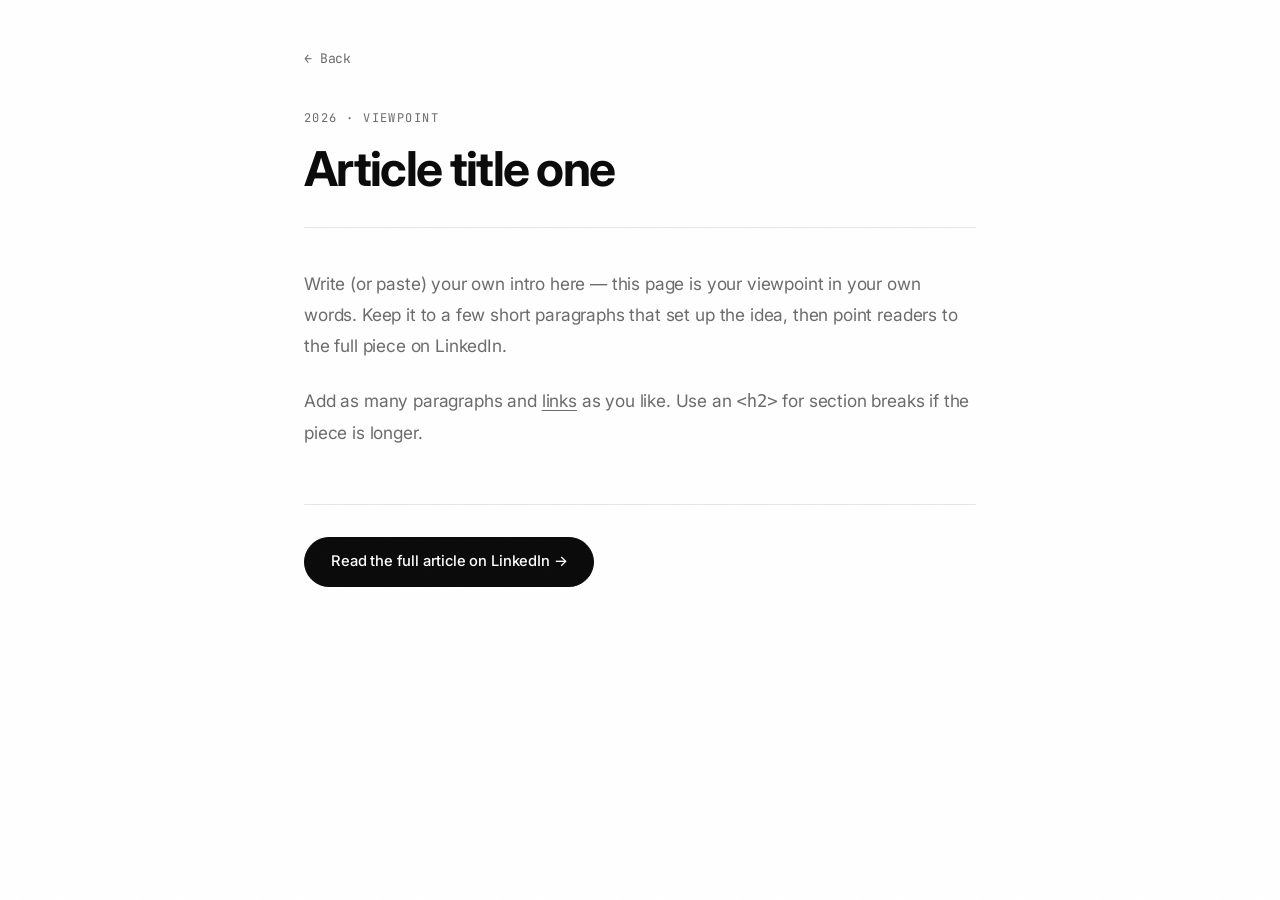
==== articles/article-1.html @ c3afd699 "Refocus: Agents GBB role, viewpoints/articles, four repos, new focus areas" ====
<!DOCTYPE html>
<html lang="en">
<head>
  <meta charset="UTF-8" />
  <meta name="viewport" content="width=device-width, initial-scale=1.0" />
  <title>Article title one — Scott Adams</title>
  <meta name="description" content="A viewpoint by Scott Adams." />
  <link rel="icon" href="https://avatars.githubusercontent.com/u/22813976?s=64&v=4" />
  <link rel="preconnect" href="https://fonts.googleapis.com" />
  <link rel="preconnect" href="https://fonts.gstatic.com" crossorigin />
  <link href="https://fonts.googleapis.com/css2?family=Inter:wght@300;400;500;600;700&family=JetBrains+Mono:wght@400;500&display=swap" rel="stylesheet" />
  <link rel="stylesheet" href="../styles.css" />
</head>
<body>
  <div class="grain" aria-hidden="true"></div>

  <article class="article-page">
    <a class="article-back" href="../index.html#viewpoints">← Back</a>

    <header class="article-header">
      <span class="article-meta">2026 · Viewpoint</span>
      <h1>Article title one</h1>
    </header>

    <div class="article-body">
      <p>
        Write (or paste) your own intro here — this page is your viewpoint in your
        own words. Keep it to a few short paragraphs that set up the idea, then
        point readers to the full piece on LinkedIn.
      </p>
      <p>
        Add as many paragraphs and <a href="#">links</a> as you like. Use an
        <code>&lt;h2&gt;</code> for section breaks if the piece is longer.
      </p>
    </div>

    <footer class="article-footer">
      <a class="btn btn-primary" href="https://www.linkedin.com/in/adamsscott/" target="_blank" rel="noopener">Read the full article on LinkedIn →</a>
    </footer>
  </article>
</body>
</html>
---- styles.css ----
/* ---------------------------------------------------------
   Scott Adams — scott-adams.ai
   Clean, minimal, monochrome
--------------------------------------------------------- */

:root {
  --bg: #ffffff;
  --fg: #0a0a0a;
  --muted: #6b6b6b;
  --line: #e6e6e6;
  --card: #fafafa;
  --accent: #0a0a0a;
  --max: 1080px;
  --radius: 14px;
}

@media (prefers-color-scheme: dark) {
  :root {
    --bg: #0a0a0a;
    --fg: #f2f2f2;
    --muted: #9a9a9a;
    --line: #1e1e1e;
    --card: #121212;
    --accent: #f2f2f2;
  }
}

* { box-sizing: border-box; margin: 0; padding: 0; }

html { scroll-behavior: smooth; }

body {
  font-family: 'Inter', -apple-system, BlinkMacSystemFont, 'Segoe UI', sans-serif;
  background: var(--bg);
  color: var(--fg);
  line-height: 1.6;
  -webkit-font-smoothing: antialiased;
  letter-spacing: -0.01em;
}

/* subtle film grain for texture */
.grain {
  position: fixed; inset: 0; pointer-events: none; z-index: 9999;
  opacity: 0.025;
  background-image: url("data:image/svg+xml,%3Csvg xmlns='http://www.w3.org/2000/svg' width='120' height='120'%3E%3Cfilter id='n'%3E%3CfeTurbulence type='fractalNoise' baseFrequency='0.9' numOctaves='2'/%3E%3C/filter%3E%3Crect width='100%25' height='100%25' filter='url(%23n)'/%3E%3C/svg%3E");
}

a { color: inherit; text-decoration: none; }

/* ---------- Header ---------- */
.site-header {
  position: sticky; top: 0; z-index: 100;
  backdrop-filter: saturate(180%) blur(12px);
  background: color-mix(in srgb, var(--bg) 78%, transparent);
  border-bottom: 1px solid var(--line);
}
.nav {
  max-width: var(--max); margin: 0 auto;
  padding: 18px 24px;
  display: flex; align-items: center; justify-content: space-between;
}
.brand { font-weight: 700; font-size: 1.15rem; letter-spacing: -0.03em; }
.brand .dot { color: var(--muted); }
.nav-links { display: flex; gap: 28px; }
.nav-links a {
  font-size: 0.9rem; color: var(--muted); font-weight: 500;
  transition: color 0.2s;
}
.nav-links a:hover { color: var(--fg); }

/* ---------- Layout ---------- */
main { max-width: var(--max); margin: 0 auto; padding: 0 24px; }

.section { padding: 88px 0; border-top: 1px solid var(--line); }
.section-head {
  display: flex; align-items: baseline; justify-content: space-between;
  margin-bottom: 40px; flex-wrap: wrap; gap: 12px;
}
h2 { font-size: clamp(1.6rem, 3vw, 2.2rem); font-weight: 600; letter-spacing: -0.03em; }
.section-link { font-size: 0.9rem; color: var(--muted); transition: color 0.2s; }
.section-link:hover { color: var(--fg); }

/* ---------- Hero ---------- */
.hero { padding: 110px 0 88px; }
.eyebrow {
  font-family: 'JetBrains Mono', monospace;
  font-size: 0.78rem; text-transform: uppercase; letter-spacing: 0.18em;
  color: var(--muted); margin-bottom: 22px;
}
.hero h1 {
  font-size: clamp(3rem, 9vw, 6rem);
  font-weight: 700; letter-spacing: -0.045em; line-height: 0.98;
  margin-bottom: 26px;
}
.lede {
  font-size: clamp(1.05rem, 2vw, 1.3rem);
  color: var(--muted); max-width: 620px; font-weight: 400;
}
.lede strong { color: var(--fg); font-weight: 600; }

.hero-actions { display: flex; gap: 14px; margin: 38px 0 56px; flex-wrap: wrap; }
.btn {
  display: inline-flex; align-items: center;
  padding: 12px 26px; border-radius: 999px;
  font-size: 0.92rem; font-weight: 500;
  border: 1px solid var(--fg); transition: all 0.2s;
}
.btn-primary { background: var(--accent); color: var(--bg); }
.btn-primary:hover { opacity: 0.85; transform: translateY(-1px); }
.btn-ghost { background: transparent; color: var(--fg); border-color: var(--line); }
.btn-ghost:hover { border-color: var(--fg); transform: translateY(-1px); }

.stats { list-style: none; display: flex; gap: 56px; flex-wrap: wrap; }
.stats li { display: flex; flex-direction: column; }
.stat-num { font-size: 2rem; font-weight: 700; letter-spacing: -0.03em; }
.stat-label {
  font-size: 0.78rem; text-transform: uppercase; letter-spacing: 0.1em;
  color: var(--muted);
}

/* ---------- Repo grid ---------- */
.grid {
  display: grid;
  grid-template-columns: repeat(auto-fill, minmax(280px, 1fr));
  gap: 18px;
}
.card {
  background: var(--card);
  border: 1px solid var(--line);
  border-radius: var(--radius);
  padding: 26px 24px;
  display: flex; flex-direction: column; gap: 12px;
  transition: transform 0.2s, border-color 0.2s;
}
.card:hover { transform: translateY(-3px); border-color: var(--fg); }
.card-top { display: flex; align-items: center; justify-content: space-between; gap: 10px; }
.card h3 {
  font-family: 'JetBrains Mono', monospace;
  font-size: 1rem; font-weight: 500; letter-spacing: -0.02em;
}
.card p { font-size: 0.92rem; color: var(--muted); flex: 1; }
.badge {
  font-size: 0.72rem; font-family: 'JetBrains Mono', monospace;
  color: var(--muted); white-space: nowrap;
}
.lang {
  font-size: 0.74rem; font-family: 'JetBrains Mono', monospace;
  color: var(--muted); display: inline-flex; align-items: center; gap: 7px;
}
.lang::before {
  content: ''; width: 8px; height: 8px; border-radius: 50%;
  background: var(--fg); opacity: 0.55;
}

/* ---------- Articles / Viewpoints ---------- */
.article-list { display: flex; flex-direction: column; gap: 0; }
.article {
  display: grid;
  grid-template-columns: 160px 1fr auto;
  gap: 24px; align-items: baseline;
  padding: 28px 4px;
  border-top: 1px solid var(--line);
  transition: padding 0.2s;
}
.article:last-child { border-bottom: 1px solid var(--line); }
.article:hover { padding-left: 14px; }
.article-meta {
  font-family: 'JetBrains Mono', monospace;
  font-size: 0.75rem; text-transform: uppercase; letter-spacing: 0.12em;
  color: var(--muted);
}
.article h3 { font-size: 1.3rem; font-weight: 600; letter-spacing: -0.02em; margin-bottom: 6px; }
.article p { color: var(--muted); font-size: 0.95rem; }
.article-cta {
  font-family: 'JetBrains Mono', monospace;
  font-size: 0.82rem; color: var(--muted); white-space: nowrap;
}
.article:hover .article-cta { color: var(--fg); }

@media (max-width: 640px) {
  .article { grid-template-columns: 1fr; gap: 8px; }
  .article-cta { display: none; }
}

/* ---------- Article page ---------- */
.article-page { max-width: 720px; margin: 0 auto; padding: 0 24px; }
.article-back {
  display: inline-flex; align-items: center; gap: 8px;
  font-family: 'JetBrains Mono', monospace; font-size: 0.82rem;
  color: var(--muted); margin: 48px 0 40px; transition: color 0.2s;
}
.article-back:hover { color: var(--fg); }
.article-header { border-bottom: 1px solid var(--line); padding-bottom: 32px; margin-bottom: 40px; }
.article-header .article-meta { display: block; margin-bottom: 16px; }
.article-header h1 {
  font-size: clamp(2rem, 5vw, 3rem); font-weight: 700;
  letter-spacing: -0.035em; line-height: 1.05;
}
.article-body { font-size: 1.08rem; line-height: 1.8; color: var(--fg); }
.article-body p { margin-bottom: 24px; color: var(--muted); }
.article-body h2 { font-size: 1.5rem; margin: 40px 0 16px; letter-spacing: -0.02em; }
.article-body a { text-decoration: underline; text-underline-offset: 3px; }
.article-footer {
  margin: 56px 0 88px; padding-top: 32px; border-top: 1px solid var(--line);
}

/* ---------- Focus ---------- */
.focus-grid {
  display: grid; grid-template-columns: repeat(auto-fit, minmax(260px, 1fr));
  gap: 40px;
}
.focus-num {
  font-family: 'JetBrains Mono', monospace;
  font-size: 0.85rem; color: var(--muted); letter-spacing: 0.1em;
}
.focus-item h3 { font-size: 1.15rem; font-weight: 600; margin: 12px 0 8px; letter-spacing: -0.02em; }
.focus-item p { color: var(--muted); font-size: 0.95rem; }

/* ---------- Connect ---------- */
.connect { text-align: center; padding: 110px 0; }
.connect h2 { font-size: clamp(2rem, 5vw, 3.4rem); margin-bottom: 16px; }
.connect-lede { color: var(--muted); max-width: 520px; margin: 0 auto 34px; }
.connect-links { display: flex; gap: 14px; justify-content: center; flex-wrap: wrap; }
.connect-links a {
  padding: 12px 30px; border: 1px solid var(--line); border-radius: 999px;
  font-size: 0.92rem; font-weight: 500; transition: all 0.2s;
}
.connect-links a:hover { border-color: var(--fg); transform: translateY(-1px); }

/* ---------- Footer ---------- */
.site-footer {
  max-width: var(--max); margin: 0 auto; padding: 34px 24px;
  border-top: 1px solid var(--line);
  display: flex; justify-content: space-between; align-items: center;
  font-size: 0.85rem; color: var(--muted);
}
.footer-note { font-family: 'JetBrains Mono', monospace; }

@media (max-width: 560px) {
  .nav-links { display: none; }
  .stats { gap: 32px; }
  .site-footer { flex-direction: column; gap: 8px; }
}
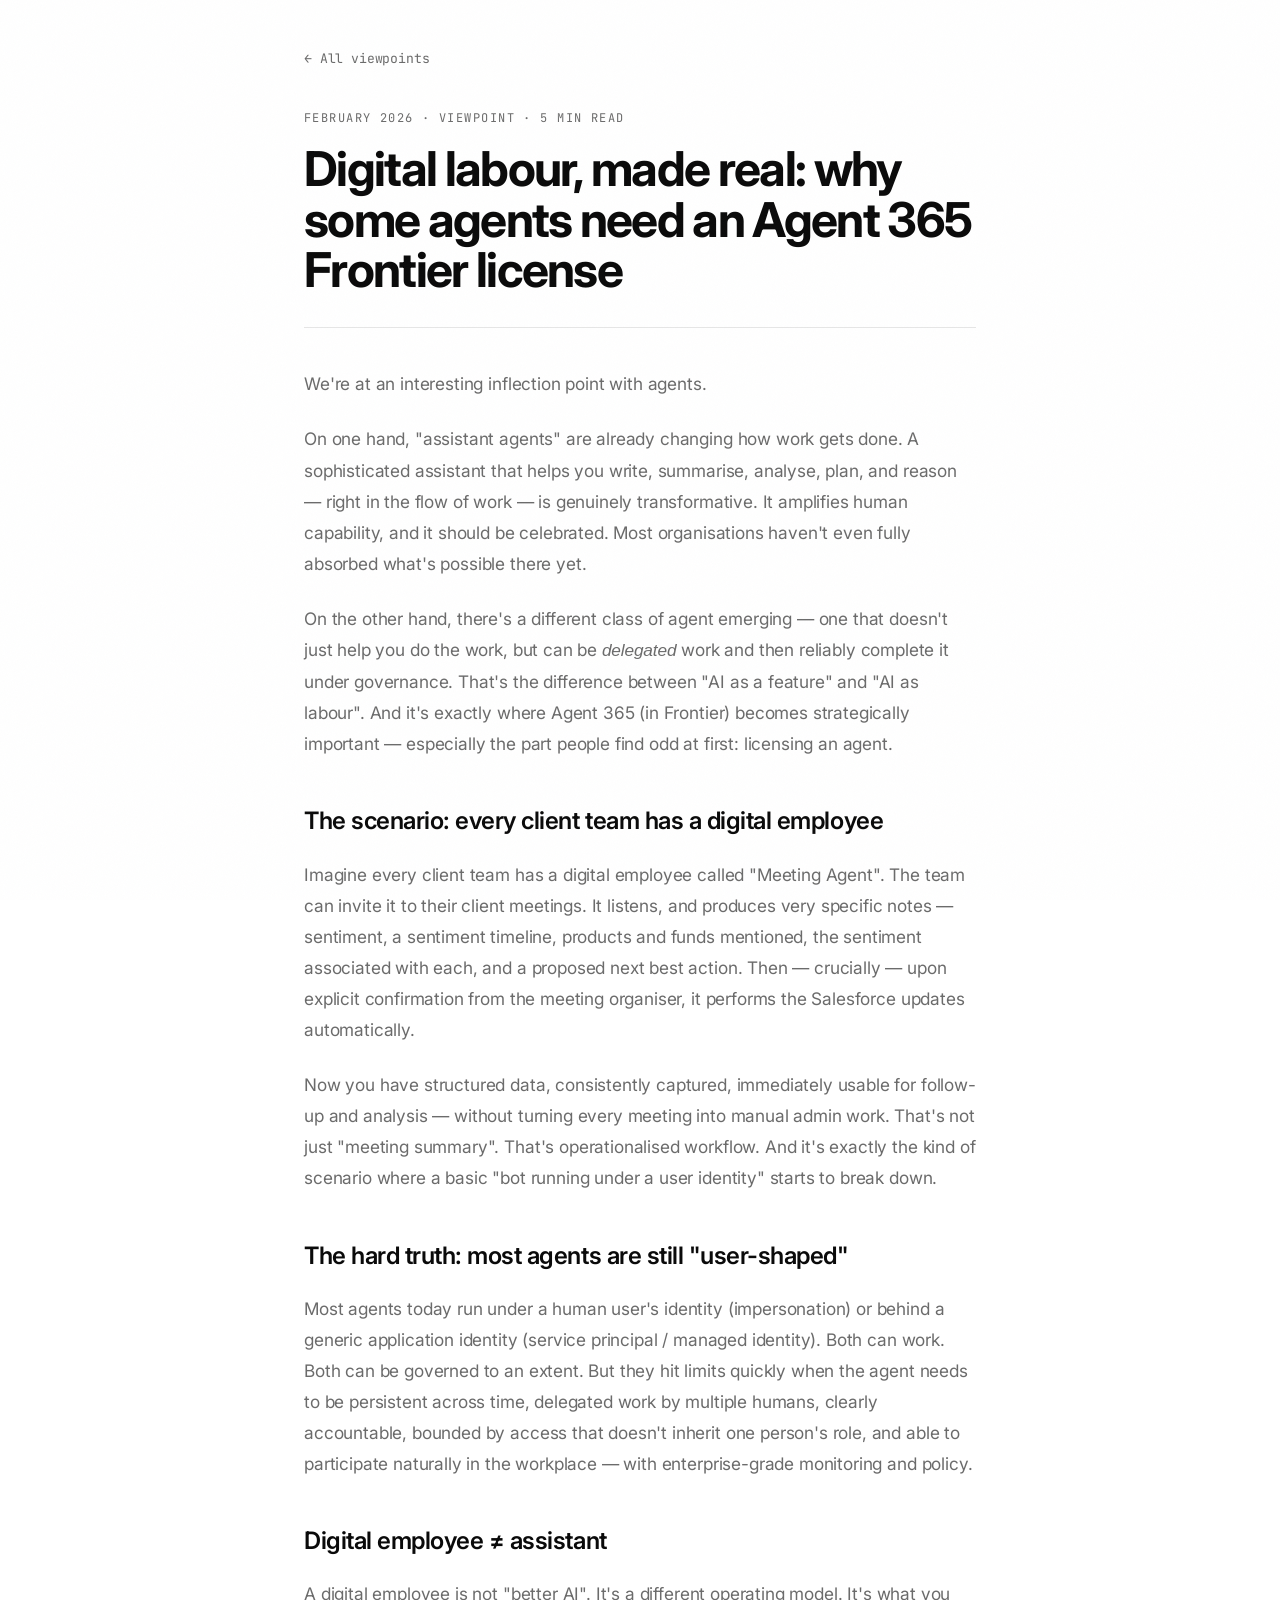
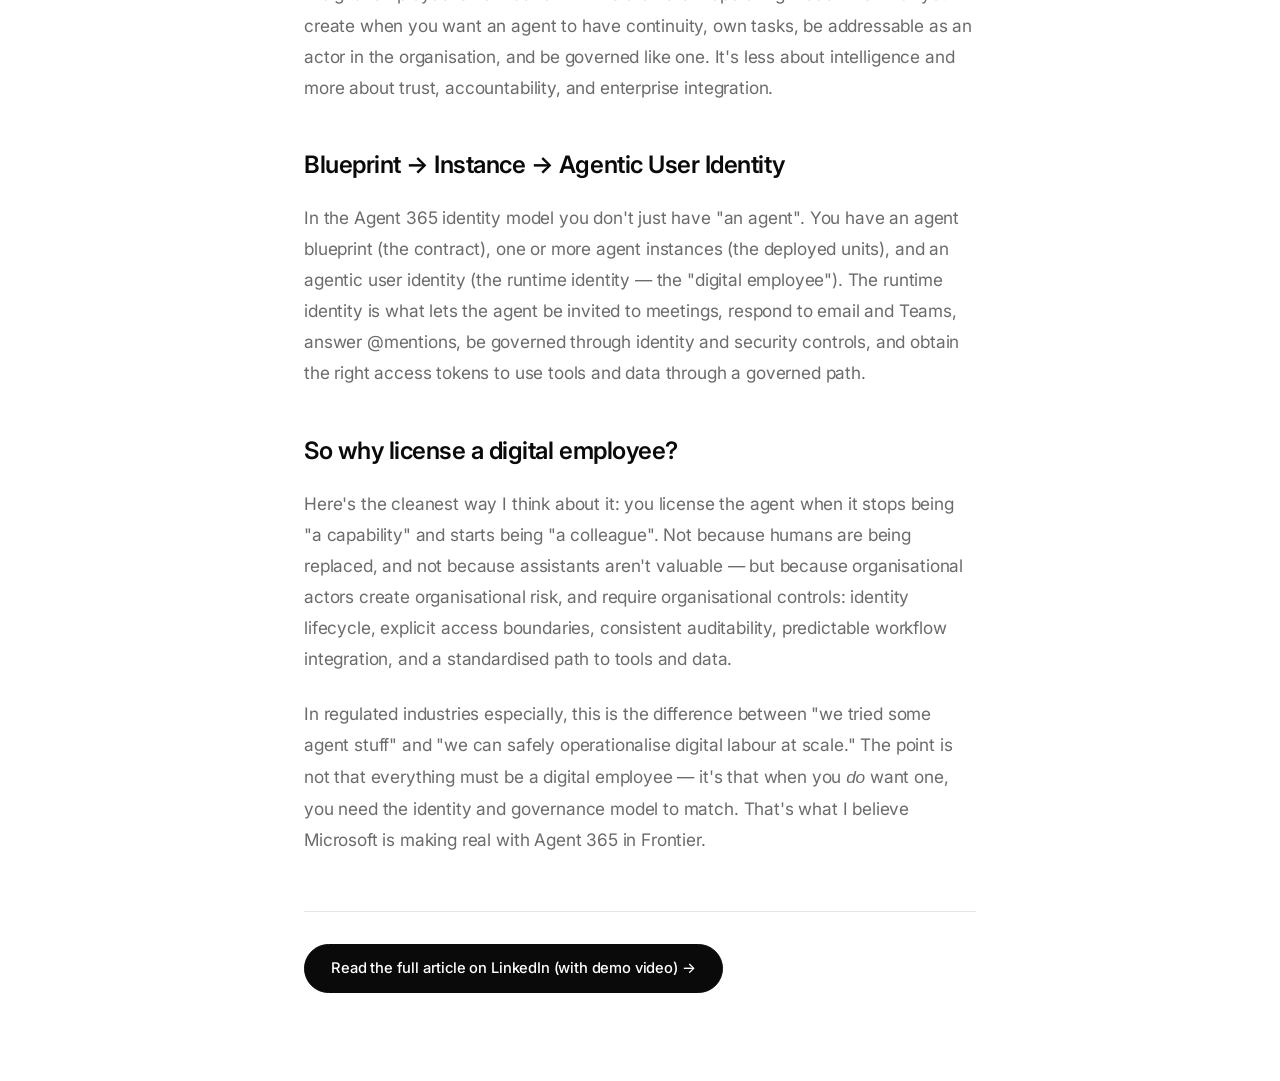
==== commit 62030a2c: "Real viewpoints from LinkedIn, recent posts, richer repo cards and polish" ====
--- a/articles/article-1.html
+++ b/articles/article-1.html
@@ -3,8 +3,8 @@
 <head>
   <meta charset="UTF-8" />
   <meta name="viewport" content="width=device-width, initial-scale=1.0" />
-  <title>Article title one — Scott Adams</title>
-  <meta name="description" content="A viewpoint by Scott Adams." />
+  <title>Digital labour, made real — Scott Adams</title>
+  <meta name="description" content="Why some agents need an Agent 365 Frontier license — the shift from AI as a feature to AI as labour." />
   <link rel="icon" href="https://avatars.githubusercontent.com/u/22813976?s=64&v=4" />
   <link rel="preconnect" href="https://fonts.googleapis.com" />
   <link rel="preconnect" href="https://fonts.gstatic.com" crossorigin />
@@ -15,27 +15,38 @@
   <div class="grain" aria-hidden="true"></div>
 
   <article class="article-page">
-    <a class="article-back" href="../index.html#viewpoints">← Back</a>
+    <a class="article-back" href="../index.html#viewpoints">← All viewpoints</a>
 
     <header class="article-header">
-      <span class="article-meta">2026 · Viewpoint</span>
-      <h1>Article title one</h1>
+      <span class="article-meta">February 2026 · Viewpoint · 5 min read</span>
+      <h1>Digital labour, made real: why some agents need an Agent 365 Frontier license</h1>
     </header>
 
     <div class="article-body">
-      <p>
-        Write (or paste) your own intro here — this page is your viewpoint in your
-        own words. Keep it to a few short paragraphs that set up the idea, then
-        point readers to the full piece on LinkedIn.
-      </p>
-      <p>
-        Add as many paragraphs and <a href="#">links</a> as you like. Use an
-        <code>&lt;h2&gt;</code> for section breaks if the piece is longer.
-      </p>
+      <p>We're at an interesting inflection point with agents.</p>
+      <p>On one hand, "assistant agents" are already changing how work gets done. A sophisticated assistant that helps you write, summarise, analyse, plan, and reason — right in the flow of work — is genuinely transformative. It amplifies human capability, and it should be celebrated. Most organisations haven't even fully absorbed what's possible there yet.</p>
+      <p>On the other hand, there's a different class of agent emerging — one that doesn't just help you do the work, but can be <em>delegated</em> work and then reliably complete it under governance. That's the difference between "AI as a feature" and "AI as labour". And it's exactly where Agent 365 (in Frontier) becomes strategically important — especially the part people find odd at first: licensing an agent.</p>
+
+      <h2>The scenario: every client team has a digital employee</h2>
+      <p>Imagine every client team has a digital employee called "Meeting Agent". The team can invite it to their client meetings. It listens, and produces very specific notes — sentiment, a sentiment timeline, products and funds mentioned, the sentiment associated with each, and a proposed next best action. Then — crucially — upon explicit confirmation from the meeting organiser, it performs the Salesforce updates automatically.</p>
+      <p>Now you have structured data, consistently captured, immediately usable for follow-up and analysis — without turning every meeting into manual admin work. That's not just "meeting summary". That's operationalised workflow. And it's exactly the kind of scenario where a basic "bot running under a user identity" starts to break down.</p>
+
+      <h2>The hard truth: most agents are still "user-shaped"</h2>
+      <p>Most agents today run under a human user's identity (impersonation) or behind a generic application identity (service principal / managed identity). Both can work. Both can be governed to an extent. But they hit limits quickly when the agent needs to be persistent across time, delegated work by multiple humans, clearly accountable, bounded by access that doesn't inherit one person's role, and able to participate naturally in the workplace — with enterprise-grade monitoring and policy.</p>
+
+      <h2>Digital employee ≠ assistant</h2>
+      <p>A digital employee is not "better AI". It's a different operating model. It's what you create when you want an agent to have continuity, own tasks, be addressable as an actor in the organisation, and be governed like one. It's less about intelligence and more about trust, accountability, and enterprise integration.</p>
+
+      <h2>Blueprint → Instance → Agentic User Identity</h2>
+      <p>In the Agent 365 identity model you don't just have "an agent". You have an agent blueprint (the contract), one or more agent instances (the deployed units), and an agentic user identity (the runtime identity — the "digital employee"). The runtime identity is what lets the agent be invited to meetings, respond to email and Teams, answer @mentions, be governed through identity and security controls, and obtain the right access tokens to use tools and data through a governed path.</p>
+
+      <h2>So why license a digital employee?</h2>
+      <p>Here's the cleanest way I think about it: you license the agent when it stops being "a capability" and starts being "a colleague". Not because humans are being replaced, and not because assistants aren't valuable — but because organisational actors create organisational risk, and require organisational controls: identity lifecycle, explicit access boundaries, consistent auditability, predictable workflow integration, and a standardised path to tools and data.</p>
+      <p>In regulated industries especially, this is the difference between "we tried some agent stuff" and "we can safely operationalise digital labour at scale." The point is not that everything must be a digital employee — it's that when you <em>do</em> want one, you need the identity and governance model to match. That's what I believe Microsoft is making real with Agent 365 in Frontier.</p>
     </div>
 
     <footer class="article-footer">
-      <a class="btn btn-primary" href="https://www.linkedin.com/in/adamsscott/" target="_blank" rel="noopener">Read the full article on LinkedIn →</a>
+      <a class="btn btn-primary" href="https://www.linkedin.com/pulse/digital-labour-made-real-why-some-agents-need-agent-365-scott-adams-vcbqf" target="_blank" rel="noopener">Read the full article on LinkedIn (with demo video) →</a>
     </footer>
   </article>
 </body>
--- a/styles.css
+++ b/styles.css
@@ -152,6 +152,40 @@
   background: var(--fg); opacity: 0.55;
 }
 
+/* ---------- Hero pills ---------- */
+.pills {
+  list-style: none; display: flex; flex-wrap: wrap; gap: 10px; margin-top: 44px;
+}
+.pills li {
+  font-family: 'JetBrains Mono', monospace; font-size: 0.78rem;
+  padding: 7px 16px; border: 1px solid var(--line); border-radius: 999px;
+  color: var(--muted);
+}
+
+/* ---------- Repo card tags ---------- */
+.arrow { color: var(--muted); font-size: 1.1rem; transition: transform 0.2s, color 0.2s; }
+.card:hover .arrow { color: var(--fg); transform: translate(2px, -2px); }
+.tags { display: flex; flex-wrap: wrap; gap: 8px; margin-top: 4px; }
+.tag {
+  font-family: 'JetBrains Mono', monospace; font-size: 0.68rem;
+  padding: 4px 10px; border-radius: 6px;
+  background: var(--bg); border: 1px solid var(--line); color: var(--muted);
+}
+
+/* ---------- Recent posts strip ---------- */
+.posts-strip {
+  margin-top: 40px; padding-top: 28px; border-top: 1px solid var(--line);
+  display: flex; flex-wrap: wrap; align-items: center; gap: 12px 22px;
+}
+.posts-label {
+  font-family: 'JetBrains Mono', monospace; font-size: 0.72rem;
+  text-transform: uppercase; letter-spacing: 0.14em; color: var(--muted);
+  width: 100%;
+}
+.post-link { font-size: 0.92rem; color: var(--muted); transition: color 0.2s; }
+.post-link:hover { color: var(--fg); }
+.post-more { color: var(--fg); font-weight: 500; }
+
 /* ---------- Articles / Viewpoints ---------- */
 .article-list { display: flex; flex-direction: column; gap: 0; }
 .article {
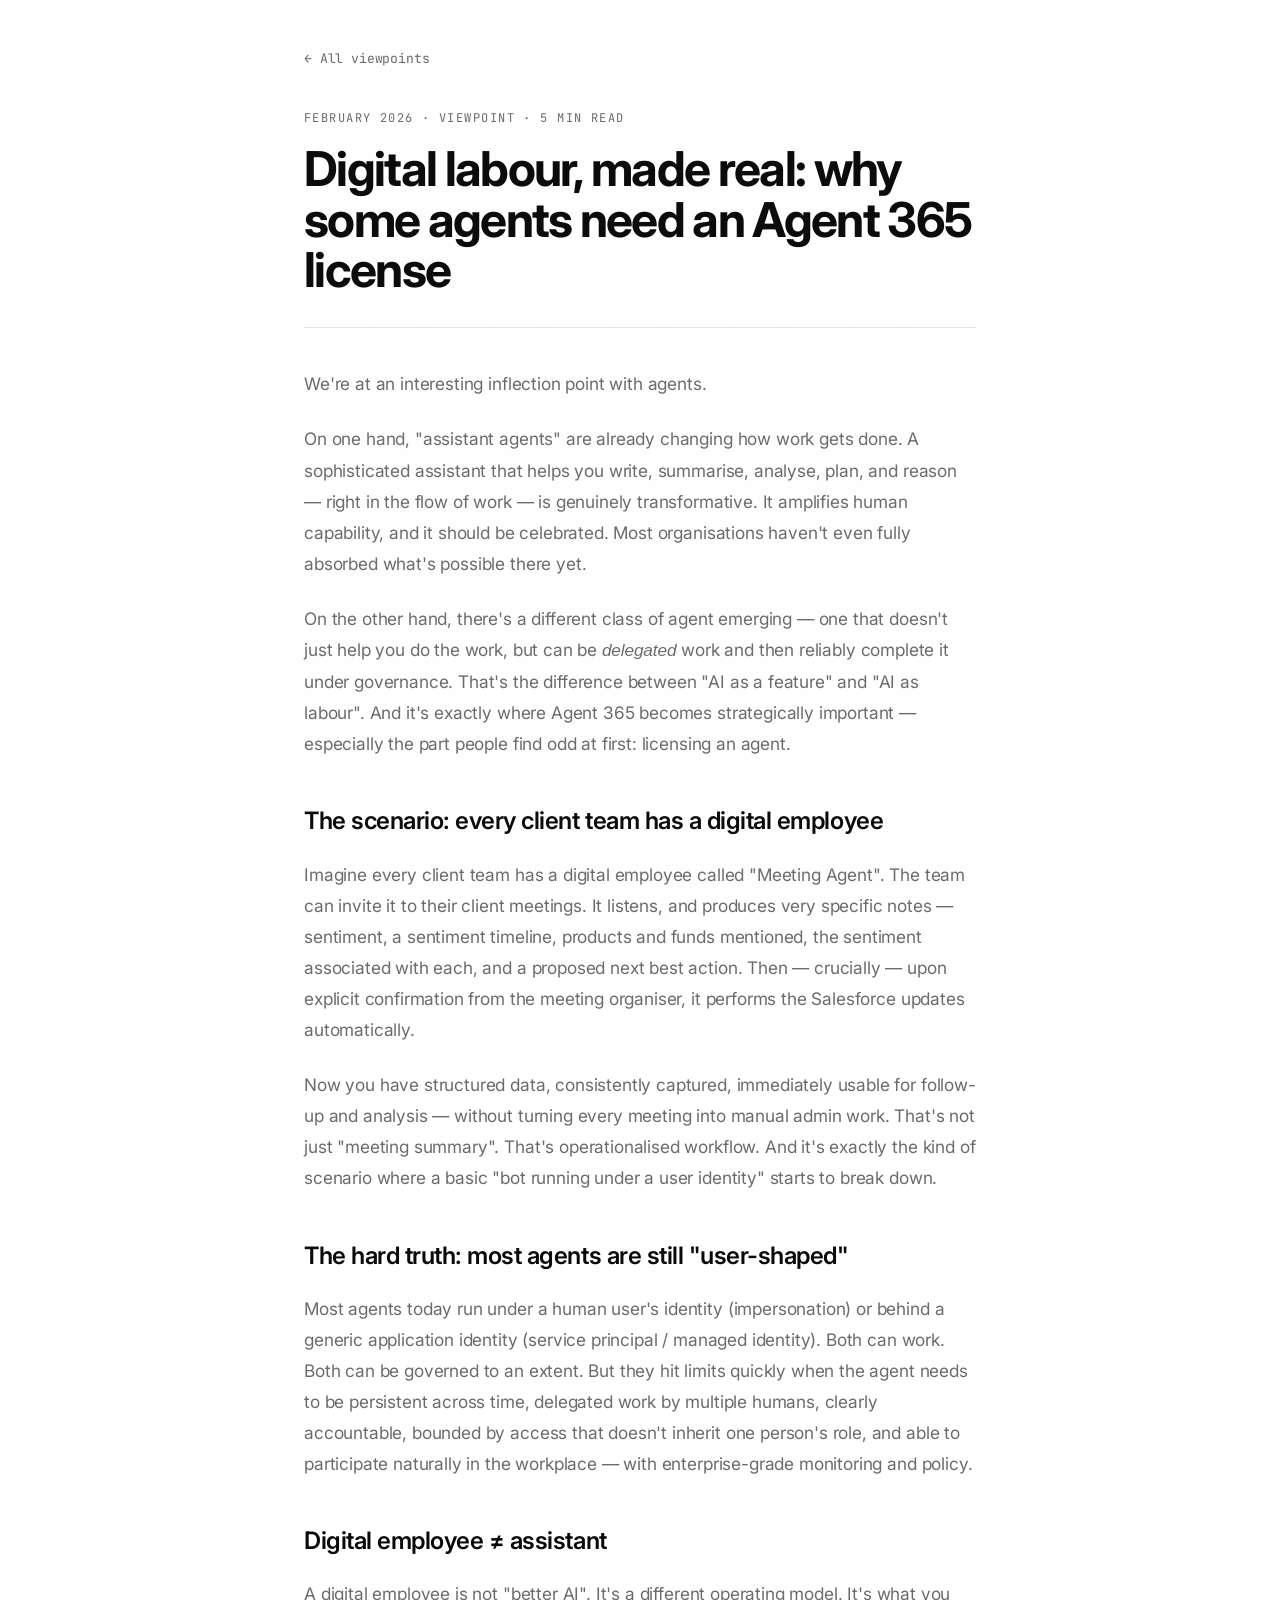
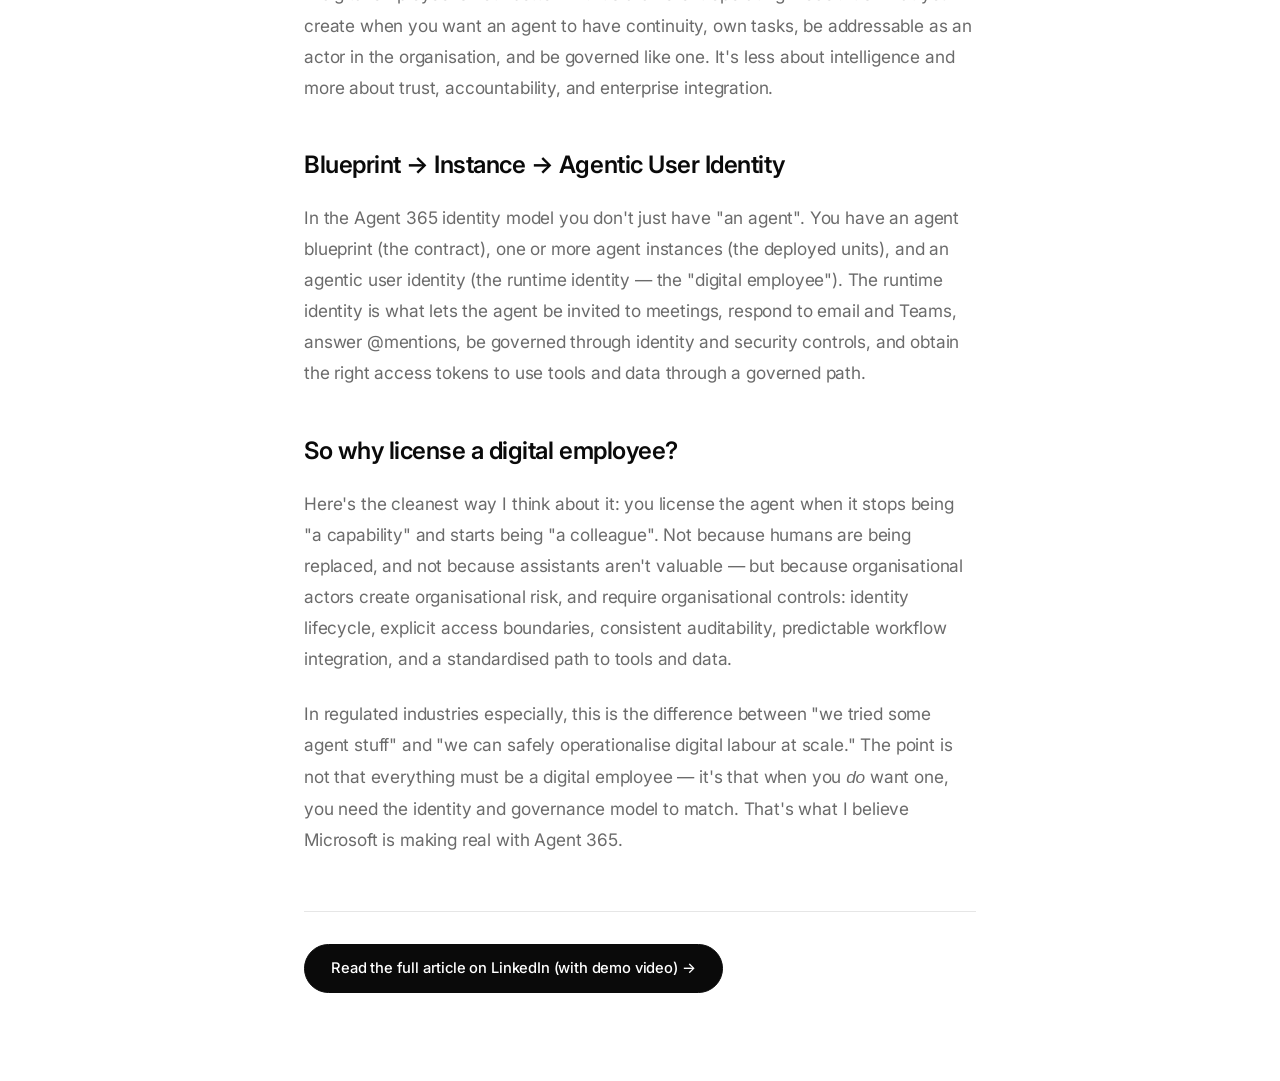
==== commit 3d292cba: "Visual interactive Work section, Cowork viewpoint, platform diagram, drop Frontier license refs" ====
--- a/articles/article-1.html
+++ b/articles/article-1.html
@@ -4,7 +4,7 @@
   <meta charset="UTF-8" />
   <meta name="viewport" content="width=device-width, initial-scale=1.0" />
   <title>Digital labour, made real — Scott Adams</title>
-  <meta name="description" content="Why some agents need an Agent 365 Frontier license — the shift from AI as a feature to AI as labour." />
+  <meta name="description" content="Why some agents need an Agent 365 license — the shift from AI as a feature to AI as labour." />
   <link rel="icon" href="https://avatars.githubusercontent.com/u/22813976?s=64&v=4" />
   <link rel="preconnect" href="https://fonts.googleapis.com" />
   <link rel="preconnect" href="https://fonts.gstatic.com" crossorigin />
@@ -19,13 +19,13 @@
 
     <header class="article-header">
       <span class="article-meta">February 2026 · Viewpoint · 5 min read</span>
-      <h1>Digital labour, made real: why some agents need an Agent 365 Frontier license</h1>
+      <h1>Digital labour, made real: why some agents need an Agent 365 license</h1>
     </header>
 
     <div class="article-body">
       <p>We're at an interesting inflection point with agents.</p>
       <p>On one hand, "assistant agents" are already changing how work gets done. A sophisticated assistant that helps you write, summarise, analyse, plan, and reason — right in the flow of work — is genuinely transformative. It amplifies human capability, and it should be celebrated. Most organisations haven't even fully absorbed what's possible there yet.</p>
-      <p>On the other hand, there's a different class of agent emerging — one that doesn't just help you do the work, but can be <em>delegated</em> work and then reliably complete it under governance. That's the difference between "AI as a feature" and "AI as labour". And it's exactly where Agent 365 (in Frontier) becomes strategically important — especially the part people find odd at first: licensing an agent.</p>
+      <p>On the other hand, there's a different class of agent emerging — one that doesn't just help you do the work, but can be <em>delegated</em> work and then reliably complete it under governance. That's the difference between "AI as a feature" and "AI as labour". And it's exactly where Agent 365 becomes strategically important — especially the part people find odd at first: licensing an agent.</p>
 
       <h2>The scenario: every client team has a digital employee</h2>
       <p>Imagine every client team has a digital employee called "Meeting Agent". The team can invite it to their client meetings. It listens, and produces very specific notes — sentiment, a sentiment timeline, products and funds mentioned, the sentiment associated with each, and a proposed next best action. Then — crucially — upon explicit confirmation from the meeting organiser, it performs the Salesforce updates automatically.</p>
@@ -42,7 +42,7 @@
 
       <h2>So why license a digital employee?</h2>
       <p>Here's the cleanest way I think about it: you license the agent when it stops being "a capability" and starts being "a colleague". Not because humans are being replaced, and not because assistants aren't valuable — but because organisational actors create organisational risk, and require organisational controls: identity lifecycle, explicit access boundaries, consistent auditability, predictable workflow integration, and a standardised path to tools and data.</p>
-      <p>In regulated industries especially, this is the difference between "we tried some agent stuff" and "we can safely operationalise digital labour at scale." The point is not that everything must be a digital employee — it's that when you <em>do</em> want one, you need the identity and governance model to match. That's what I believe Microsoft is making real with Agent 365 in Frontier.</p>
+      <p>In regulated industries especially, this is the difference between "we tried some agent stuff" and "we can safely operationalise digital labour at scale." The point is not that everything must be a digital employee — it's that when you <em>do</em> want one, you need the identity and governance model to match. That's what I believe Microsoft is making real with Agent 365.</p>
     </div>
 
     <footer class="article-footer">
--- a/styles.css
+++ b/styles.css
@@ -162,9 +162,48 @@
   color: var(--muted);
 }
 
+/* ---------- Work grid (visual repo cards) ---------- */
+.work-grid {
+  display: grid;
+  grid-template-columns: repeat(2, 1fr);
+  gap: 22px;
+}
+.repo {
+  display: flex; flex-direction: column;
+  background: var(--card);
+  border: 1px solid var(--line);
+  border-radius: var(--radius);
+  overflow: hidden;
+  transition: transform 0.25s, border-color 0.25s, box-shadow 0.25s;
+}
+.repo:hover {
+  transform: translateY(-4px);
+  border-color: var(--fg);
+  box-shadow: 0 18px 40px -24px rgba(0,0,0,0.6);
+}
+.repo-cover {
+  aspect-ratio: 16 / 9;
+  background-size: cover; background-position: center;
+  border-bottom: 1px solid var(--line);
+  filter: grayscale(1) contrast(1.05);
+  transition: transform 0.4s ease;
+}
+.repo:hover .repo-cover { transform: scale(1.04); }
+.repo-body { padding: 24px; display: flex; flex-direction: column; gap: 12px; flex: 1; }
+.repo-head { display: flex; align-items: center; justify-content: space-between; gap: 10px; }
+.repo-head h3 {
+  font-family: 'JetBrains Mono', monospace;
+  font-size: 1.05rem; font-weight: 500; letter-spacing: -0.02em;
+}
+.repo-body p { font-size: 0.92rem; color: var(--muted); flex: 1; }
+
+@media (max-width: 720px) {
+  .work-grid { grid-template-columns: 1fr; }
+}
+
 /* ---------- Repo card tags ---------- */
 .arrow { color: var(--muted); font-size: 1.1rem; transition: transform 0.2s, color 0.2s; }
-.card:hover .arrow { color: var(--fg); transform: translate(2px, -2px); }
+.repo:hover .arrow { color: var(--fg); transform: translate(2px, -2px); }
 .tags { display: flex; flex-wrap: wrap; gap: 8px; margin-top: 4px; }
 .tag {
   font-family: 'JetBrains Mono', monospace; font-size: 0.68rem;
@@ -231,6 +270,15 @@
   letter-spacing: -0.035em; line-height: 1.05;
 }
 .article-body { font-size: 1.08rem; line-height: 1.8; color: var(--fg); }
+.article-figure { margin: 0 0 36px; }
+.article-figure img {
+  width: 100%; height: auto; display: block;
+  border: 1px solid var(--line); border-radius: var(--radius);
+}
+.article-figure figcaption {
+  margin-top: 12px; font-family: 'JetBrains Mono', monospace;
+  font-size: 0.78rem; color: var(--muted); text-align: center;
+}
 .article-body p { margin-bottom: 24px; color: var(--muted); }
 .article-body h2 { font-size: 1.5rem; margin: 40px 0 16px; letter-spacing: -0.02em; }
 .article-body a { text-decoration: underline; text-underline-offset: 3px; }
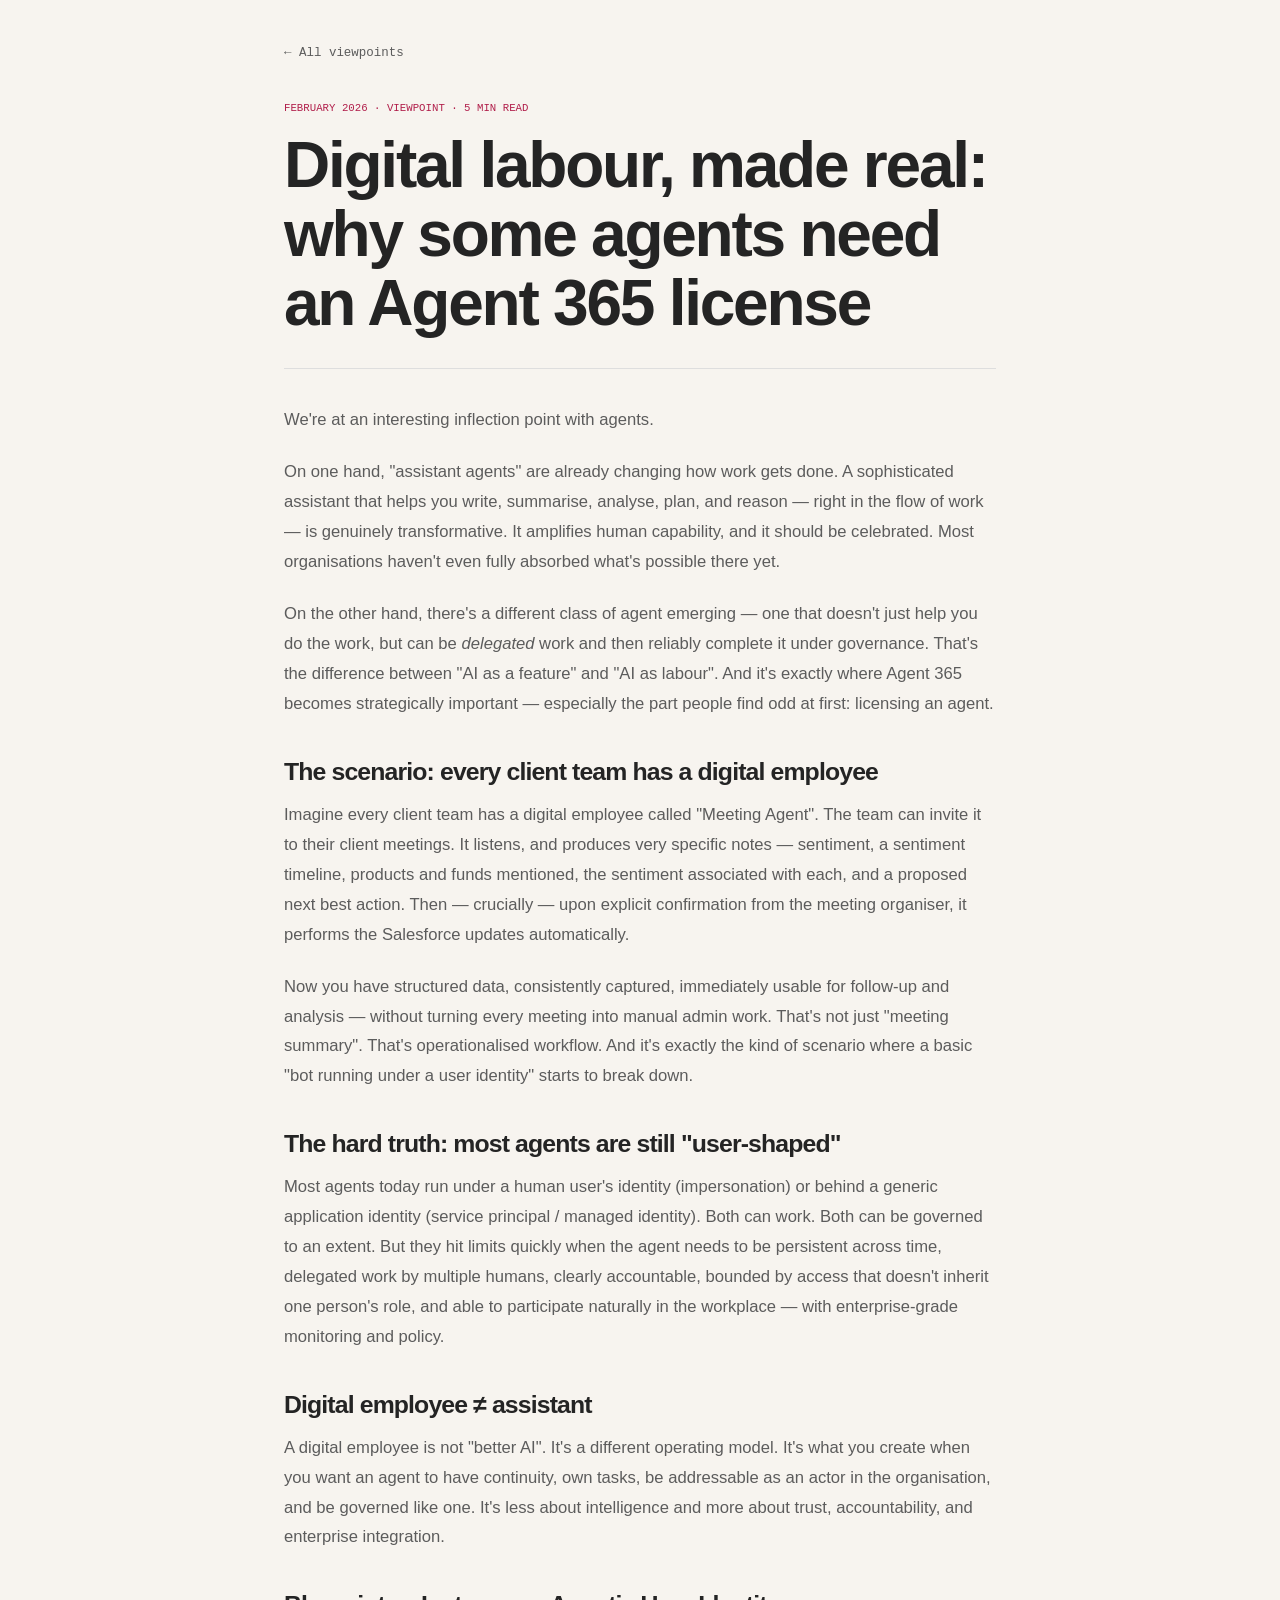
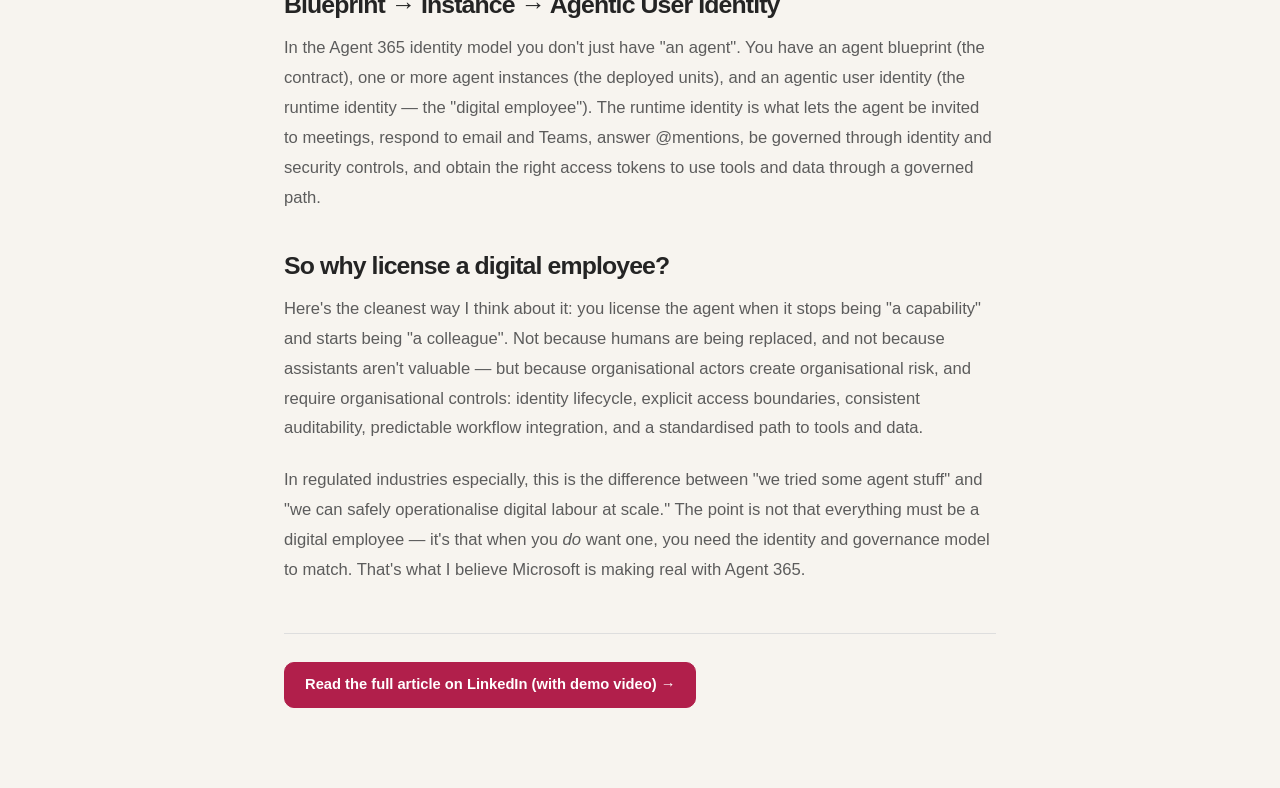
==== commit 44c8b251: "Add csm-aiteammate project page with detailed description and features" ====
--- a/articles/article-1.html
+++ b/articles/article-1.html
@@ -3,12 +3,16 @@
 <head>
   <meta charset="UTF-8" />
   <meta name="viewport" content="width=device-width, initial-scale=1.0" />
+  <script>
+    (() => {
+      const param = new URLSearchParams(window.location.search).get("clawpilotTheme");
+      const theme = param || (window.matchMedia("(prefers-color-scheme: dark)").matches ? "dark" : "light");
+      document.documentElement.setAttribute("data-theme", theme);
+    })();
+  </script>
   <title>Digital labour, made real — Scott Adams</title>
   <meta name="description" content="Why some agents need an Agent 365 license — the shift from AI as a feature to AI as labour." />
   <link rel="icon" href="https://avatars.githubusercontent.com/u/22813976?s=64&v=4" />
-  <link rel="preconnect" href="https://fonts.googleapis.com" />
-  <link rel="preconnect" href="https://fonts.gstatic.com" crossorigin />
-  <link href="https://fonts.googleapis.com/css2?family=Inter:wght@300;400;500;600;700&family=JetBrains+Mono:wght@400;500&display=swap" rel="stylesheet" />
   <link rel="stylesheet" href="../styles.css" />
 </head>
 <body>
--- a/styles.css
+++ b/styles.css
@@ -1,325 +1,2906 @@
 /* ---------------------------------------------------------
-   Scott Adams — scott-adams.ai
-   Clean, minimal, monochrome
+   Scott Adams — agent-led business transformation
 --------------------------------------------------------- */
 
 :root {
-  --bg: #ffffff;
-  --fg: #0a0a0a;
-  --muted: #6b6b6b;
-  --line: #e6e6e6;
-  --card: #fafafa;
-  --accent: #0a0a0a;
-  --max: 1080px;
-  --radius: 14px;
-}
-
-@media (prefers-color-scheme: dark) {
-  :root {
-    --bg: #0a0a0a;
-    --fg: #f2f2f2;
-    --muted: #9a9a9a;
-    --line: #1e1e1e;
-    --card: #121212;
-    --accent: #f2f2f2;
-  }
-}
-
-* { box-sizing: border-box; margin: 0; padding: 0; }
-
-html { scroll-behavior: smooth; }
+  color-scheme: light;
+  --cp-bg: #f7f4ef;
+  --cp-bg-elevated: #fcfbf8;
+  --cp-surface: #ffffff;
+  --cp-surface-soft: #f5f5f5;
+  --cp-border: #dedede;
+  --cp-border-strong: #919191;
+  --cp-text: #242424;
+  --cp-text-muted: #5c5c5c;
+  --cp-text-soft: #6f6f6f;
+  --cp-accent: #b11f4b;
+  --cp-accent-hover: #9a1a41;
+  --cp-accent-soft: rgba(177, 31, 75, 0.08);
+  --cp-accent-fg: #ffffff;
+  --cp-success: #16a34a;
+  --cp-danger: #dc2626;
+  --cp-warning: #f59e0b;
+  --cp-link: #0078d4;
+  --cp-shadow: 0 18px 48px rgba(0, 0, 0, 0.12);
+  --cp-overlay: rgba(255, 255, 255, 0.8);
+  --cp-panel: rgba(255, 255, 255, 0.86);
+  --cp-panel-strong: rgba(255, 255, 255, 0.96);
+  --cp-sheen: rgba(255, 255, 255, 0.55);
+  --cp-highlight: rgba(177, 31, 75, 0.12);
+  --max: 1180px;
+  --radius: 16px;
+  --small-radius: 0.625rem;
+  --card-shadow: 0 0 2px rgba(0, 0, 0, 0.12), 0 1px 2px rgba(0, 0, 0, 0.14);
+}
+
+html[data-theme="dark"] {
+  color-scheme: dark;
+  --cp-bg: #3d3b3a;
+  --cp-bg-elevated: #343231;
+  --cp-surface: #292929;
+  --cp-surface-soft: #2e2e2e;
+  --cp-border: #474747;
+  --cp-border-strong: #5f5f5f;
+  --cp-text: #dedede;
+  --cp-text-muted: #919191;
+  --cp-text-soft: #b0b0b0;
+  --cp-accent: #fd8ea1;
+  --cp-accent-hover: #fb7b91;
+  --cp-accent-soft: rgba(253, 142, 161, 0.14);
+  --cp-accent-fg: #1a1a1a;
+  --cp-success: #4ade80;
+  --cp-danger: #f87171;
+  --cp-warning: #fbbf24;
+  --cp-link: #4da6ff;
+  --cp-shadow: 0 18px 48px rgba(0, 0, 0, 0.32);
+  --cp-overlay: rgba(41, 41, 41, 0.88);
+  --cp-panel: rgba(41, 41, 41, 0.72);
+  --cp-panel-strong: rgba(41, 41, 41, 0.96);
+  --cp-sheen: rgba(255, 255, 255, 0.04);
+  --cp-highlight: rgba(253, 142, 161, 0.12);
+  --card-shadow: 0 0 2px rgba(0, 0, 0, 0.32), 0 1px 2px rgba(0, 0, 0, 0.38);
+}
+
+* {
+  box-sizing: border-box;
+  margin: 0;
+  padding: 0;
+}
+
+html {
+  scroll-behavior: smooth;
+  scroll-padding-top: 80px;
+}
 
 body {
-  font-family: 'Inter', -apple-system, BlinkMacSystemFont, 'Segoe UI', sans-serif;
-  background: var(--bg);
-  color: var(--fg);
+  min-width: 320px;
+  background: var(--cp-bg);
+  color: var(--cp-text);
+  font-family: "Segoe UI", Aptos, Calibri, -apple-system, BlinkMacSystemFont, sans-serif;
   line-height: 1.6;
   -webkit-font-smoothing: antialiased;
+}
+
+button,
+input,
+textarea,
+select {
+  font: inherit;
+}
+
+button,
+a {
+  -webkit-tap-highlight-color: transparent;
+}
+
+a {
+  color: inherit;
+  text-decoration: none;
+}
+
+img {
+  display: block;
+  max-width: 100%;
+}
+
+strong {
+  font-weight: 650;
+}
+
+::selection {
+  background: var(--cp-highlight);
+}
+
+.skip-link {
+  position: fixed;
+  left: 16px;
+  top: 12px;
+  z-index: 1000;
+  padding: 8px 12px;
+  border-radius: var(--small-radius);
+  background: var(--cp-accent);
+  color: var(--cp-accent-fg);
+  transform: translateY(-160%);
+  transition: transform 0.16s ease;
+}
+
+.skip-link:focus {
+  transform: translateY(0);
+}
+
+:focus-visible {
+  outline: 3px solid var(--cp-accent);
+  outline-offset: 3px;
+}
+
+/* Header */
+.site-header {
+  position: sticky;
+  top: 0;
+  z-index: 100;
+  border-bottom: 1px solid var(--cp-border);
+  background: var(--cp-overlay);
+  backdrop-filter: saturate(160%) blur(14px);
+}
+
+.nav {
+  display: flex;
+  align-items: center;
+  justify-content: space-between;
+  width: min(100%, var(--max));
+  min-height: 72px;
+  margin: 0 auto;
+  padding: 12px 24px;
+  gap: 28px;
+}
+
+.brand {
+  display: flex;
+  flex-direction: column;
+  line-height: 1.12;
+}
+
+.brand-name {
+  font-size: 1rem;
+  font-weight: 700;
+  letter-spacing: -0.025em;
+}
+
+.brand-role {
+  margin-top: 3px;
+  color: var(--cp-text-muted);
+  font-family: Consolas, "Courier New", Courier, monospace;
+  font-size: 0.68rem;
+  letter-spacing: 0.08em;
+  text-transform: uppercase;
+}
+
+.nav-right,
+.nav-links,
+.nav-ms {
+  display: flex;
+  align-items: center;
+}
+
+.nav-right {
+  gap: 24px;
+}
+
+.nav-links {
+  gap: 24px;
+}
+
+.nav-links a {
+  color: var(--cp-text-muted);
+  font-size: 0.875rem;
+  font-weight: 600;
+  transition: color 0.16s ease;
+}
+
+.nav-links a:hover {
+  color: var(--cp-accent);
+}
+
+.nav-ms {
+  gap: 8px;
+  padding-left: 20px;
+  border-left: 1px solid var(--cp-border);
+  font-size: 0.875rem;
+  font-weight: 650;
+  white-space: nowrap;
+}
+
+.ms-logo {
+  display: grid;
+  grid-template-columns: repeat(2, 8px);
+  grid-template-rows: repeat(2, 8px);
+  gap: 2px;
+}
+
+.ms-logo i {
+  display: block;
+  width: 8px;
+  height: 8px;
+  background: var(--cp-text);
+}
+
+/* Shared layout */
+main,
+.site-footer {
+  width: min(calc(100% - 48px), var(--max));
+  margin: 0 auto;
+}
+
+.section {
+  padding: 104px 0;
+  border-top: 1px solid var(--cp-border);
+}
+
+.section-head,
+.section-intro-grid {
+  display: grid;
+  grid-template-columns: minmax(0, 0.9fr) minmax(320px, 0.7fr);
+  align-items: end;
+  gap: 64px;
+  margin-bottom: 48px;
+}
+
+.section-head {
+  justify-content: space-between;
+}
+
+.section-kicker,
+.eyebrow,
+.showcase-eyebrow,
+.dialog-kicker,
+.result-kicker {
+  color: var(--cp-accent);
+  font-family: Consolas, "Courier New", Courier, monospace;
+  font-size: 0.72rem;
+  font-weight: 700;
+  letter-spacing: 0.12em;
+  text-transform: uppercase;
+}
+
+.section-kicker {
+  margin-bottom: 12px;
+}
+
+h1,
+h2,
+h3,
+h4 {
+  line-height: 1.08;
+  letter-spacing: -0.035em;
+}
+
+h2 {
+  max-width: 720px;
+  font-size: clamp(2rem, 4.8vw, 3.7rem);
+  font-weight: 680;
+}
+
+.section-intro-copy,
+.section-side-copy,
+.career-copy {
+  color: var(--cp-text-muted);
+  font-size: 1.05rem;
+}
+
+.section-intro-copy p + p,
+.career-copy p + p {
+  margin-top: 16px;
+}
+
+.section-side-copy {
+  max-width: 520px;
+  justify-self: end;
+}
+
+.section-link,
+.text-link {
+  color: var(--cp-accent);
+  font-weight: 650;
+  text-underline-offset: 4px;
+}
+
+.section-link:hover,
+.text-link:hover {
+  text-decoration: underline;
+}
+
+/* Hero */
+.hero {
+  padding: 104px 0 112px;
+}
+
+.hero-grid {
+  display: grid;
+  grid-template-columns: minmax(0, 1.35fr) minmax(300px, 0.65fr);
+  align-items: stretch;
+  gap: 72px;
+}
+
+.hero-copy {
+  display: flex;
+  flex-direction: column;
+  justify-content: center;
+}
+
+.eyebrow {
+  margin-bottom: 24px;
+  color: var(--cp-text-muted);
+}
+
+.hero h1 {
+  max-width: 820px;
+  font-size: clamp(3.35rem, 8vw, 7.2rem);
+  font-weight: 720;
+  line-height: 0.94;
+  letter-spacing: -0.065em;
+}
+
+.hero h1 span {
+  color: var(--cp-accent);
+}
+
+.hero-lede {
+  max-width: 760px;
+  margin-top: 32px;
+  color: var(--cp-text);
+  font-size: clamp(1.2rem, 2.4vw, 1.65rem);
+  line-height: 1.45;
+  letter-spacing: -0.02em;
+}
+
+.hero-support {
+  max-width: 700px;
+  margin-top: 20px;
+  color: var(--cp-text-muted);
+  font-size: 1.05rem;
+}
+
+.hero-actions,
+.connect-links,
+.case-actions,
+.project-actions {
+  display: flex;
+  flex-wrap: wrap;
+  gap: 12px;
+}
+
+.hero-actions {
+  margin-top: 36px;
+}
+
+.btn {
+  display: inline-flex;
+  align-items: center;
+  justify-content: center;
+  min-height: 44px;
+  padding: 10px 20px;
+  border: 1px solid var(--cp-border-strong);
+  border-radius: var(--small-radius);
+  background: transparent;
+  color: var(--cp-text);
+  cursor: pointer;
+  font-size: 0.92rem;
+  font-weight: 650;
+  transition: background 0.16s ease, border-color 0.16s ease, color 0.16s ease, transform 0.16s ease;
+}
+
+.btn:hover {
+  transform: translateY(-1px);
+}
+
+.btn-primary {
+  border-color: var(--cp-accent);
+  background: var(--cp-accent);
+  color: var(--cp-accent-fg);
+}
+
+.btn-primary:hover {
+  border-color: var(--cp-accent-hover);
+  background: var(--cp-accent-hover);
+}
+
+.btn-secondary {
+  border-color: var(--cp-border);
+  background: var(--cp-surface);
+}
+
+.btn-secondary:hover {
+  border-color: var(--cp-border-strong);
+}
+
+.hero-stats {
+  display: grid;
+  grid-template-columns: repeat(4, minmax(0, 1fr));
+  gap: 16px;
+  max-width: 800px;
+  margin-top: 52px;
+  padding-top: 24px;
+  border-top: 1px solid var(--cp-border);
+}
+
+.hero-stats div {
+  min-width: 0;
+}
+
+.hero-stats dt {
+  font-size: 1.8rem;
+  font-weight: 720;
+  letter-spacing: -0.04em;
+}
+
+.hero-stats dd {
+  margin-top: 4px;
+  color: var(--cp-text-muted);
+  font-size: 0.78rem;
+  line-height: 1.35;
+}
+
+.hero-portrait {
+  position: relative;
+  min-height: 600px;
+  overflow: hidden;
+  border: 1px solid var(--cp-border);
+  border-radius: var(--radius);
+  background: var(--cp-surface);
+  box-shadow: var(--card-shadow);
+}
+
+.hero-portrait > img {
+  width: 100%;
+  height: 100%;
+  min-height: 600px;
+  object-fit: cover;
+  object-position: center 20%;
+  filter: grayscale(1) contrast(1.04);
+}
+
+.portrait-note {
+  position: absolute;
+  right: 16px;
+  bottom: 16px;
+  left: 16px;
+  padding: 20px;
+  border: 1px solid var(--cp-border);
+  border-radius: var(--small-radius);
+  background: var(--cp-panel-strong);
+  box-shadow: var(--card-shadow);
+  backdrop-filter: blur(12px);
+}
+
+.portrait-note span {
+  display: block;
+  color: var(--cp-accent);
+  font-family: Consolas, "Courier New", Courier, monospace;
+  font-size: 0.68rem;
+  font-weight: 700;
+  letter-spacing: 0.1em;
+  text-transform: uppercase;
+}
+
+.portrait-note strong {
+  display: block;
+  margin-top: 6px;
+  font-size: 1.15rem;
+}
+
+.portrait-note p {
+  margin-top: 5px;
+  color: var(--cp-text-muted);
+  font-size: 0.84rem;
+}
+
+/* Live lab */
+.lab-section {
+  position: relative;
+}
+
+.safety-copy {
+  color: var(--cp-text-soft);
+  font-size: 0.88rem;
+}
+
+.lab-shell {
+  display: grid;
+  grid-template-columns: 340px minmax(0, 1fr);
+  min-height: 680px;
+  overflow: hidden;
+  border: 1px solid var(--cp-border);
+  border-radius: var(--radius);
+  background: var(--cp-surface);
+  box-shadow: var(--card-shadow);
+}
+
+.scenario-panel {
+  display: flex;
+  flex-direction: column;
+  padding: 24px;
+  border-right: 1px solid var(--cp-border);
+  background: var(--cp-bg-elevated);
+}
+
+.scenario-heading,
+.lab-toolbar,
+.dialog-toolbar,
+.showcase-title-row,
+.bar-labels {
+  display: flex;
+  align-items: center;
+  justify-content: space-between;
+  gap: 16px;
+}
+
+.scenario-heading {
+  margin-bottom: 20px;
+  color: var(--cp-text-muted);
+  font-size: 0.78rem;
+  font-weight: 650;
+}
+
+.protocol-badge {
+  padding: 3px 7px;
+  border: 1px solid var(--cp-success);
+  border-radius: 4px;
+  color: var(--cp-success);
+  font-family: Consolas, "Courier New", Courier, monospace;
+  font-size: 0.62rem;
+  letter-spacing: 0.08em;
+}
+
+.scenario-nav {
+  display: flex;
+  flex-direction: column;
+  gap: 8px;
+}
+
+.scenario-button {
+  display: grid;
+  grid-template-columns: 32px 1fr;
+  width: 100%;
+  padding: 16px 14px;
+  border: 1px solid transparent;
+  border-radius: var(--small-radius);
+  background: transparent;
+  color: var(--cp-text);
+  cursor: pointer;
+  text-align: left;
+  transition: background 0.16s ease, border-color 0.16s ease;
+}
+
+.scenario-button:hover {
+  border-color: var(--cp-border);
+  background: var(--cp-surface);
+}
+
+.scenario-button.is-active {
+  border-color: var(--cp-accent);
+  background: var(--cp-accent-soft);
+}
+
+.scenario-button:disabled {
+  cursor: wait;
+  opacity: 0.7;
+}
+
+.scenario-number {
+  padding-top: 1px;
+  color: var(--cp-text-muted);
+  font-family: Consolas, "Courier New", Courier, monospace;
+  font-size: 0.72rem;
+}
+
+.scenario-copy,
+.scenario-copy strong,
+.scenario-copy small,
+.scenario-copy > span {
+  display: block;
+}
+
+.scenario-copy strong {
+  font-size: 0.98rem;
+}
+
+.scenario-copy small {
+  margin: 3px 0 10px;
+  color: var(--cp-accent);
+  font-family: Consolas, "Courier New", Courier, monospace;
+  font-size: 0.66rem;
+}
+
+.scenario-copy > span {
+  color: var(--cp-text-muted);
+  font-size: 0.8rem;
+  line-height: 1.4;
+}
+
+.lab-console {
+  display: flex;
+  flex-direction: column;
+  min-width: 0;
+  background: var(--cp-surface);
+}
+
+.lab-toolbar {
+  min-height: 56px;
+  padding: 12px 20px;
+  border-bottom: 1px solid var(--cp-border);
+  background: var(--cp-surface-soft);
+}
+
+.lab-status {
+  display: flex;
+  align-items: center;
+  gap: 8px;
+  color: var(--cp-text-muted);
+  font-size: 0.76rem;
+  font-weight: 600;
+}
+
+.status-dot {
+  width: 8px;
+  height: 8px;
+  border-radius: 50%;
+  background: var(--cp-border-strong);
+}
+
+.lab-status[data-state="connecting"] .status-dot {
+  background: var(--cp-warning);
+  animation: pulse 1s ease infinite;
+}
+
+.lab-status[data-state="live"] .status-dot {
+  background: var(--cp-success);
+}
+
+.lab-status[data-state="preview"] .status-dot {
+  background: var(--cp-warning);
+}
+
+@keyframes pulse {
+  50% { opacity: 0.35; }
+}
+
+.lab-host {
+  min-width: 0;
+  overflow: hidden;
+  color: var(--cp-text-soft);
+  font-family: Consolas, "Courier New", Courier, monospace;
+  font-size: 0.66rem;
+  text-overflow: ellipsis;
+  white-space: nowrap;
+}
+
+.lab-output {
+  flex: 1;
+  min-height: 520px;
+  padding: 32px;
+  overflow: auto;
+}
+
+.lab-output[aria-busy="true"] {
+  opacity: 0.7;
+}
+
+.lab-placeholder {
+  display: flex;
+  flex-direction: column;
+  justify-content: center;
+  min-height: 450px;
+  max-width: 680px;
+  margin: 0 auto;
+}
+
+.placeholder-title {
+  max-width: 620px;
+  margin-top: 10px;
+  font-size: clamp(1.7rem, 3.5vw, 2.7rem);
+}
+
+.flow-preview {
+  display: flex;
+  flex-wrap: wrap;
+  align-items: center;
+  gap: 10px;
+  margin-top: 28px;
+}
+
+.flow-node,
+.protocol-item,
+.result-badge {
+  padding: 6px 10px;
+  border: 1px solid var(--cp-border);
+  border-radius: 6px;
+  background: var(--cp-surface-soft);
+  color: var(--cp-text-muted);
+  font-family: Consolas, "Courier New", Courier, monospace;
+  font-size: 0.7rem;
+}
+
+.flow-arrow {
+  color: var(--cp-accent);
+}
+
+.placeholder-note {
+  max-width: 620px;
+  margin-top: 26px;
+  color: var(--cp-text-muted);
+  font-size: 0.9rem;
+}
+
+.lab-controls {
+  display: flex;
+  align-items: center;
+  gap: 16px;
+  padding: 18px 20px;
+  border-top: 1px solid var(--cp-border);
+  background: var(--cp-bg-elevated);
+}
+
+.run-button {
+  flex: 0 0 auto;
+}
+
+.run-button:disabled {
+  cursor: wait;
+  opacity: 0.72;
+}
+
+.lab-details {
+  min-width: 0;
+  color: var(--cp-text-muted);
+  font-size: 0.75rem;
+}
+
+.lab-details summary {
+  cursor: pointer;
+  font-weight: 650;
+}
+
+.lab-details[open] {
+  margin-top: 6px;
+}
+
+.lab-details p {
+  margin-top: 6px;
+}
+
+#lab-call-list {
+  color: var(--cp-accent);
+  font-family: Consolas, "Courier New", Courier, monospace;
+  font-size: 0.66rem;
+  overflow-wrap: anywhere;
+}
+
+.result-view {
+  max-width: 940px;
+  margin: 0 auto;
+}
+
+.result-header {
+  padding-bottom: 24px;
+  border-bottom: 1px solid var(--cp-border);
+}
+
+.result-badge {
+  display: inline-flex;
+  margin-bottom: 18px;
+}
+
+.result-badge.is-live {
+  border-color: var(--cp-success);
+  color: var(--cp-success);
+}
+
+.result-badge.is-preview {
+  border-color: var(--cp-warning);
+  color: var(--cp-warning);
+}
+
+.result-heading {
+  margin-top: 8px;
+  font-size: clamp(1.8rem, 4vw, 3rem);
+}
+
+.result-summary {
+  max-width: 660px;
+  margin-top: 12px;
+  color: var(--cp-text-muted);
+}
+
+.protocol-line {
+  display: flex;
+  flex-wrap: wrap;
+  gap: 8px;
+  margin-top: 20px;
+}
+
+.protocol-item {
+  background: transparent;
+}
+
+.preview-reason {
+  margin-top: 14px;
+  color: var(--cp-warning);
+  font-size: 0.74rem;
+}
+
+.mcp-widget-preview {
+  margin-top: 24px;
+  overflow: hidden;
+  border: 1px solid var(--cp-border);
+  border-radius: var(--radius);
+  background: var(--cp-surface);
+  box-shadow: var(--card-shadow);
+}
+
+.mcp-widget-heading,
+.mcp-widget-toolbar,
+.mcp-widget-identity {
+  display: flex;
+  align-items: center;
+}
+
+.mcp-widget-heading {
+  justify-content: space-between;
+  gap: 20px;
+  padding: 18px 20px;
+  border-bottom: 1px solid var(--cp-border);
+  background: var(--cp-bg-elevated);
+}
+
+.mcp-widget-title {
+  margin-top: 4px;
+  font-size: 1.05rem;
+  letter-spacing: -0.015em;
+}
+
+.mcp-resource-badge {
+  flex: 0 0 auto;
+  padding: 5px 8px;
+  border: 1px solid var(--cp-success);
+  border-radius: 5px;
+  color: var(--cp-success);
+  font-family: Consolas, "Courier New", Courier, monospace;
+  font-size: 0.62rem;
+  letter-spacing: 0.04em;
+}
+
+.mcp-widget-tabs {
+  display: flex;
+  gap: 6px;
+  padding: 10px 12px;
+  overflow-x: auto;
+  border-bottom: 1px solid var(--cp-border);
+  background: var(--cp-surface-soft);
+}
+
+.mcp-widget-tab,
+.mcp-widget-expand {
+  border: 1px solid var(--cp-border);
+  border-radius: 6px;
+  background: var(--cp-surface);
+  color: var(--cp-text-muted);
+  cursor: pointer;
+  font-size: 0.72rem;
+  font-weight: 650;
+  white-space: nowrap;
+}
+
+.mcp-widget-tab {
+  padding: 7px 11px;
+}
+
+.mcp-widget-tab:hover,
+.mcp-widget-tab.is-active,
+.mcp-widget-expand:hover {
+  border-color: var(--cp-accent);
+  background: var(--cp-accent-soft);
+  color: var(--cp-accent);
+}
+
+.mcp-widget-stage {
+  min-height: 480px;
+  background: var(--cp-surface-soft);
+}
+
+.mcp-widget-toolbar {
+  justify-content: space-between;
+  gap: 16px;
+  min-height: 48px;
+  padding: 8px 12px;
+  border-bottom: 1px solid var(--cp-border);
+  background: var(--cp-panel-strong);
+}
+
+.mcp-widget-identity {
+  min-width: 0;
+  gap: 10px;
+}
+
+.mcp-widget-label {
+  flex: 0 0 auto;
+  font-size: 0.78rem;
+}
+
+.mcp-widget-uri {
+  min-width: 0;
+  overflow: hidden;
+  color: var(--cp-text-muted);
+  font-family: Consolas, "Courier New", Courier, monospace;
+  font-size: 0.62rem;
+  text-overflow: ellipsis;
+  white-space: nowrap;
+}
+
+.mcp-widget-expand {
+  flex: 0 0 auto;
+  padding: 6px 10px;
+}
+
+.mcp-widget-frame {
+  display: block;
+  width: 100%;
+  height: 560px;
+  border: 0;
+  background: var(--cp-surface);
+  transition: height 0.18s ease;
+}
+
+.mcp-widget-action {
+  padding: 13px 16px;
+  border-top: 1px solid var(--cp-accent);
+  background: var(--cp-accent-soft);
+}
+
+.mcp-widget-action-label {
+  display: block;
+  color: var(--cp-accent);
+  font-family: Consolas, "Courier New", Courier, monospace;
+  font-size: 0.64rem;
+  font-weight: 700;
+  letter-spacing: 0.06em;
+  text-transform: uppercase;
+}
+
+.mcp-widget-action-prompt {
+  margin-top: 4px;
+  color: var(--cp-text);
+  font-size: 0.8rem;
+}
+
+.mcp-widget-note {
+  padding: 10px 14px;
+  border-top: 1px solid var(--cp-border);
+  background: var(--cp-bg-elevated);
+  color: var(--cp-text-muted);
+  font-size: 0.7rem;
+}
+
+.mcp-widget-error {
+  display: flex;
+  min-height: 480px;
+  flex-direction: column;
+  align-items: center;
+  justify-content: center;
+  padding: 32px;
+  text-align: center;
+}
+
+.mcp-widget-error-title {
+  color: var(--cp-danger);
+}
+
+.mcp-widget-error-copy {
+  max-width: 540px;
+  margin-top: 8px;
+  color: var(--cp-text-muted);
+  font-size: 0.82rem;
+}
+
+body.has-expanded-widget {
+  overflow: hidden;
+}
+
+body.has-expanded-widget::after {
+  position: fixed;
+  inset: 0;
+  z-index: 999;
+  background: var(--cp-overlay);
+  backdrop-filter: blur(8px);
+  content: "";
+}
+
+.mcp-widget-preview.is-expanded {
+  position: fixed;
+  inset: 16px;
+  z-index: 1000;
+  display: flex;
+  flex-direction: column;
+  margin: 0;
+  box-shadow: var(--cp-shadow);
+}
+
+.mcp-widget-preview.is-expanded .mcp-widget-stage {
+  display: flex;
+  min-height: 0;
+  flex: 1;
+  flex-direction: column;
+}
+
+.mcp-widget-preview.is-expanded .mcp-widget-frame {
+  flex: 1;
+}
+
+.metric-grid {
+  display: grid;
+  grid-template-columns: repeat(4, minmax(0, 1fr));
+  gap: 12px;
+  margin-top: 24px;
+}
+
+.metric,
+.signal-card {
+  padding: 18px;
+  border: 1px solid var(--cp-border);
+  border-radius: var(--small-radius);
+  background: var(--cp-bg-elevated);
+}
+
+.metric-value {
+  display: block;
+  overflow-wrap: anywhere;
+  font-size: 1.55rem;
+  line-height: 1.1;
+  letter-spacing: -0.04em;
+}
+
+.metric-label,
+.signal-title {
+  display: block;
+  margin-top: 7px;
+  color: var(--cp-text-muted);
+  font-size: 0.7rem;
+  font-weight: 650;
+  letter-spacing: 0.04em;
+  text-transform: uppercase;
+}
+
+.signal-grid {
+  display: grid;
+  grid-template-columns: repeat(3, minmax(0, 1fr));
+  gap: 12px;
+  margin-top: 12px;
+}
+
+.signal-copy {
+  margin-top: 8px;
+  color: var(--cp-text-muted);
+  font-size: 0.82rem;
+}
+
+.result-section {
+  margin-top: 28px;
+}
+
+.result-section-title {
+  margin-bottom: 14px;
+  font-size: 1rem;
   letter-spacing: -0.01em;
 }
 
-/* subtle film grain for texture */
-.grain {
-  position: fixed; inset: 0; pointer-events: none; z-index: 9999;
-  opacity: 0.025;
-  background-image: url("data:image/svg+xml,%3Csvg xmlns='http://www.w3.org/2000/svg' width='120' height='120'%3E%3Cfilter id='n'%3E%3CfeTurbulence type='fractalNoise' baseFrequency='0.9' numOctaves='2'/%3E%3C/filter%3E%3Crect width='100%25' height='100%25' filter='url(%23n)'/%3E%3C/svg%3E");
-}
-
-a { color: inherit; text-decoration: none; }
-
-/* ---------- Header ---------- */
-.site-header {
-  position: sticky; top: 0; z-index: 100;
-  backdrop-filter: saturate(180%) blur(12px);
-  background: color-mix(in srgb, var(--bg) 78%, transparent);
-  border-bottom: 1px solid var(--line);
-}
-.nav {
-  max-width: var(--max); margin: 0 auto;
-  padding: 18px 24px;
-  display: flex; align-items: center; justify-content: space-between;
-}
-.brand { font-weight: 700; font-size: 1.15rem; letter-spacing: -0.03em; }
-.brand .dot { color: var(--muted); }
-.nav-links { display: flex; gap: 28px; }
-.nav-links a {
-  font-size: 0.9rem; color: var(--muted); font-weight: 500;
-  transition: color 0.2s;
-}
-.nav-links a:hover { color: var(--fg); }
-
-/* ---------- Layout ---------- */
-main { max-width: var(--max); margin: 0 auto; padding: 0 24px; }
-
-.section { padding: 88px 0; border-top: 1px solid var(--line); }
-.section-head {
-  display: flex; align-items: baseline; justify-content: space-between;
-  margin-bottom: 40px; flex-wrap: wrap; gap: 12px;
-}
-h2 { font-size: clamp(1.6rem, 3vw, 2.2rem); font-weight: 600; letter-spacing: -0.03em; }
-.section-link { font-size: 0.9rem; color: var(--muted); transition: color 0.2s; }
-.section-link:hover { color: var(--fg); }
-
-/* ---------- Hero ---------- */
-.hero { padding: 110px 0 88px; }
-.eyebrow {
-  font-family: 'JetBrains Mono', monospace;
-  font-size: 0.78rem; text-transform: uppercase; letter-spacing: 0.18em;
-  color: var(--muted); margin-bottom: 22px;
-}
-.hero h1 {
-  font-size: clamp(3rem, 9vw, 6rem);
-  font-weight: 700; letter-spacing: -0.045em; line-height: 0.98;
+.action-list {
+  display: grid;
+  gap: 10px;
+  list-style: none;
+  counter-reset: actions;
+}
+
+.action-item {
+  position: relative;
+  padding: 12px 12px 12px 46px;
+  border-left: 2px solid var(--cp-accent);
+  background: var(--cp-accent-soft);
+  color: var(--cp-text);
+  counter-increment: actions;
+  font-size: 0.86rem;
+}
+
+.action-item::before {
+  position: absolute;
+  left: 14px;
+  color: var(--cp-accent);
+  content: counter(actions, decimal-leading-zero);
+  font-family: Consolas, "Courier New", Courier, monospace;
+  font-size: 0.7rem;
+}
+
+.bar-list,
+.alert-list {
+  display: grid;
+  gap: 12px;
+}
+
+.bar-labels {
+  margin-bottom: 5px;
+  font-size: 0.76rem;
+}
+
+.bar-name {
+  color: var(--cp-text);
+}
+
+.bar-value {
+  color: var(--cp-text-muted);
+  font-family: Consolas, "Courier New", Courier, monospace;
+  font-size: 0.66rem;
+}
+
+.bar-track {
+  height: 7px;
+  overflow: hidden;
+  border-radius: 4px;
+  background: var(--cp-surface-soft);
+}
+
+.bar-fill {
+  display: block;
+  height: 100%;
+  border-radius: inherit;
+  background: var(--cp-accent);
+}
+
+.alert-item {
+  padding: 14px 16px;
+  border: 1px solid var(--cp-border);
+  border-left: 3px solid var(--cp-warning);
+  border-radius: var(--small-radius);
+  background: var(--cp-bg-elevated);
+}
+
+.alert-item.severity-high {
+  border-left-color: var(--cp-danger);
+}
+
+.alert-title {
+  font-size: 0.86rem;
+}
+
+.alert-copy,
+.result-muted {
+  margin-top: 4px;
+  color: var(--cp-text-muted);
+  font-size: 0.78rem;
+}
+
+/* Autonomous customer-success replay */
+.autonomous-result {
+  max-width: 1000px;
+}
+
+.autonomous-result-header {
+  position: relative;
+}
+
+.autonomous-event-card {
+  display: grid;
+  grid-template-columns: minmax(0, 1fr) minmax(250px, 0.55fr);
+  align-items: center;
+  gap: 24px;
+  margin-top: 24px;
+  padding: 22px;
+  border: 1px solid var(--cp-accent);
+  border-radius: var(--radius);
+  background: var(--cp-accent-soft);
+  box-shadow: var(--card-shadow);
+}
+
+.autonomous-event-pulse,
+.autonomous-identity-label,
+.autonomous-decision-kicker,
+.autonomous-branch-label,
+.supervision-metric-label,
+.review-preview-priority,
+.review-preview-lock,
+.case-visual-decision small,
+.case-visual-surfaces small {
+  color: var(--cp-accent);
+  font-family: Consolas, "Courier New", Courier, monospace;
+  font-size: 0.64rem;
+  font-weight: 700;
+  letter-spacing: 0.07em;
+  text-transform: uppercase;
+}
+
+.autonomous-event-pulse {
+  display: inline-flex;
+  align-items: center;
+  gap: 7px;
+}
+
+.autonomous-event-pulse::before {
+  width: 8px;
+  height: 8px;
+  border-radius: 50%;
+  background: var(--cp-success);
+  content: "";
+  animation: pulse 1.1s ease infinite;
+}
+
+.autonomous-event-title {
+  margin-top: 8px;
+  font-size: clamp(1.15rem, 2.5vw, 1.55rem);
+  letter-spacing: -0.025em;
+}
+
+.autonomous-event-meta {
+  margin-top: 7px;
+  color: var(--cp-text-muted);
+  font-size: 0.78rem;
+}
+
+.autonomous-identity {
+  padding: 14px 16px;
+  border-left: 2px solid var(--cp-accent);
+  background: var(--cp-panel-strong);
+}
+
+.autonomous-identity-label,
+.autonomous-identity-name,
+.autonomous-identity-detail {
+  display: block;
+}
+
+.autonomous-identity-name {
+  margin-top: 5px;
+  font-size: 0.95rem;
+}
+
+.autonomous-identity-detail {
+  margin-top: 4px;
+  color: var(--cp-text-muted);
+  font-size: 0.68rem;
+  line-height: 1.45;
+}
+
+.autonomous-timeline-section {
+  margin-top: 28px;
+}
+
+.autonomous-timeline {
+  display: grid;
+  grid-template-columns: repeat(7, minmax(0, 1fr));
+  gap: 8px;
+  list-style: none;
+}
+
+.autonomous-stage {
+  position: relative;
+  min-width: 0;
+  min-height: 178px;
+  padding: 13px 12px;
+  border: 1px solid var(--cp-border);
+  border-radius: var(--small-radius);
+  background: var(--cp-bg-elevated);
+  transition: border-color 0.2s ease, background 0.2s ease, transform 0.2s ease;
+}
+
+.autonomous-stage.is-running {
+  border-color: var(--cp-warning);
+  background: var(--cp-surface);
+  transform: translateY(-2px);
+}
+
+.autonomous-stage.is-done {
+  border-color: var(--cp-success);
+}
+
+.autonomous-stage-marker {
+  display: grid;
+  width: 28px;
+  height: 28px;
+  place-items: center;
+  border: 1px solid var(--cp-border);
+  border-radius: 50%;
+  color: var(--cp-text-muted);
+  font-family: Consolas, "Courier New", Courier, monospace;
+  font-size: 0.62rem;
+  font-weight: 700;
+}
+
+.autonomous-stage.is-running .autonomous-stage-marker {
+  border-color: var(--cp-warning);
+  color: var(--cp-warning);
+}
+
+.autonomous-stage.is-done .autonomous-stage-marker {
+  border-color: var(--cp-success);
+  background: var(--cp-success);
+  color: var(--cp-accent-fg);
+}
+
+.autonomous-stage-title {
+  display: block;
+  margin-top: 12px;
+  font-size: 0.77rem;
+  line-height: 1.3;
+}
+
+.autonomous-stage-summary {
+  margin-top: 7px;
+  color: var(--cp-text-muted);
+  font-size: 0.67rem;
+  line-height: 1.45;
+}
+
+.autonomous-stage-tool {
+  display: block;
+  margin-top: 9px;
+  color: var(--cp-accent);
+  font-family: Consolas, "Courier New", Courier, monospace;
+  font-size: 0.56rem;
+  line-height: 1.35;
+  overflow-wrap: anywhere;
+}
+
+.autonomous-decision {
+  margin-top: 28px;
+  overflow: hidden;
+  border: 1px solid var(--cp-border);
+  border-radius: var(--radius);
+  background: var(--cp-surface);
+  box-shadow: var(--card-shadow);
+  opacity: 0.55;
+  transition: border-color 0.24s ease, opacity 0.24s ease;
+}
+
+.autonomous-decision.is-revealed {
+  border-color: var(--cp-accent);
+  opacity: 1;
+}
+
+.autonomous-decision-head,
+.autonomous-supervision-head,
+.supervision-view-head,
+.case-visual-head {
+  display: flex;
+  align-items: center;
+  justify-content: space-between;
+  gap: 16px;
+}
+
+.autonomous-decision-head {
+  padding: 16px 18px;
+  border-bottom: 1px solid var(--cp-border);
+  background: var(--cp-bg-elevated);
+}
+
+.autonomous-decision-state {
+  font-size: 0.9rem;
+}
+
+.autonomous-decision-body {
+  padding: 18px;
+}
+
+.autonomous-rule-list {
+  display: flex;
+  flex-wrap: wrap;
+  gap: 7px;
+}
+
+.autonomous-rule {
+  padding: 5px 8px;
+  border: 1px solid var(--cp-border);
+  border-radius: 5px;
+  background: var(--cp-surface-soft);
+  color: var(--cp-text-muted);
+  font-family: Consolas, "Courier New", Courier, monospace;
+  font-size: 0.61rem;
+}
+
+.autonomous-fork {
+  display: grid;
+  grid-template-columns: repeat(2, minmax(0, 1fr));
+  gap: 12px;
+  margin-top: 16px;
+}
+
+.autonomous-branch {
+  padding: 16px;
+  border: 1px solid var(--cp-border);
+  border-radius: var(--small-radius);
+  background: var(--cp-bg-elevated);
+}
+
+.autonomous-branch.is-muted {
+  opacity: 0.62;
+}
+
+.autonomous-branch.is-selected {
+  border-color: var(--cp-accent);
+  background: var(--cp-accent-soft);
+}
+
+.autonomous-branch-label,
+.autonomous-branch-state,
+.autonomous-branch-detail {
+  display: block;
+}
+
+.autonomous-branch-state {
+  margin-top: 5px;
+  font-size: 0.88rem;
+}
+
+.autonomous-branch-detail {
+  margin-top: 4px;
+  color: var(--cp-text-muted);
+  font-size: 0.69rem;
+}
+
+.autonomous-supervision {
+  margin-top: 28px;
+  overflow: hidden;
+  border: 1px solid var(--cp-border);
+  border-radius: var(--radius);
+  background: var(--cp-surface);
+  box-shadow: var(--card-shadow);
+}
+
+.autonomous-supervision-head {
+  padding: 16px 18px;
+  border-bottom: 1px solid var(--cp-border);
+  background: var(--cp-bg-elevated);
+}
+
+.autonomous-supervision-title {
+  font-size: 0.95rem;
+  font-weight: 700;
+}
+
+.autonomous-tabs {
+  display: flex;
+  gap: 6px;
+  padding: 9px 10px;
+  overflow-x: auto;
+  border-bottom: 1px solid var(--cp-border);
+  background: var(--cp-surface-soft);
+}
+
+.autonomous-tab {
+  padding: 7px 11px;
+  border: 1px solid var(--cp-border);
+  border-radius: 6px;
+  background: var(--cp-surface);
+  color: var(--cp-text-muted);
+  cursor: pointer;
+  font-size: 0.72rem;
+  font-weight: 650;
+  white-space: nowrap;
+}
+
+.autonomous-tab:hover,
+.autonomous-tab.is-active {
+  border-color: var(--cp-accent);
+  background: var(--cp-accent-soft);
+  color: var(--cp-accent);
+}
+
+.autonomous-panel {
+  min-height: 300px;
+}
+
+.supervision-view {
+  padding: 20px;
+}
+
+.supervision-view-head {
+  justify-content: flex-start;
+}
+
+.supervision-avatar {
+  display: grid;
+  flex: 0 0 auto;
+  width: 42px;
+  height: 42px;
+  place-items: center;
+  border: 1px solid var(--cp-accent);
+  border-radius: var(--small-radius);
+  background: var(--cp-accent-soft);
+  color: var(--cp-accent);
+  font-family: Consolas, "Courier New", Courier, monospace;
+  font-size: 0.72rem;
+  font-weight: 700;
+}
+
+.sponsor-avatar,
+.governance-avatar {
+  border-color: var(--cp-border-strong);
+  background: var(--cp-surface-soft);
+  color: var(--cp-text);
+}
+
+.supervision-head-copy {
+  min-width: 0;
+}
+
+.supervision-view-title,
+.supervision-view-subtitle {
+  display: block;
+}
+
+.supervision-view-title {
+  font-size: 0.92rem;
+}
+
+.supervision-view-subtitle {
+  margin-top: 2px;
+  color: var(--cp-text-muted);
+  font-size: 0.68rem;
+}
+
+.supervision-state {
+  flex: 0 0 auto;
+  margin-left: auto;
+  padding: 4px 8px;
+  border: 1px solid var(--cp-success);
+  border-radius: 5px;
+  color: var(--cp-success);
+  font-family: Consolas, "Courier New", Courier, monospace;
+  font-size: 0.61rem;
+  font-weight: 700;
+}
+
+.supervision-state.needs-review {
+  border-color: var(--cp-warning);
+  color: var(--cp-warning);
+}
+
+.supervision-metrics {
+  display: grid;
+  grid-template-columns: repeat(4, minmax(0, 1fr));
+  gap: 8px;
+  margin-top: 18px;
+}
+
+.supervision-metric {
+  padding: 12px;
+  border: 1px solid var(--cp-border);
+  border-radius: var(--small-radius);
+  background: var(--cp-bg-elevated);
+}
+
+.supervision-metric-value {
+  display: block;
+  font-size: 1.1rem;
+}
+
+.supervision-metric-label {
+  display: block;
+  margin-top: 4px;
+  color: var(--cp-text-muted);
+  letter-spacing: 0.03em;
+}
+
+.review-preview {
+  position: relative;
+  margin-top: 14px;
+  padding: 16px;
+  border: 1px solid var(--cp-accent);
+  border-left-width: 3px;
+  border-radius: var(--small-radius);
+  background: var(--cp-accent-soft);
+}
+
+.review-preview-title,
+.review-preview-copy,
+.review-preview-lock {
+  display: block;
+}
+
+.review-preview-title {
+  margin-top: 6px;
+  font-size: 0.88rem;
+  text-transform: capitalize;
+}
+
+.review-preview-copy {
+  max-width: 720px;
+  margin-top: 7px;
+  color: var(--cp-text-muted);
+  font-size: 0.74rem;
+}
+
+.review-preview-lock {
+  margin-top: 10px;
+  color: var(--cp-text-muted);
+}
+
+.fleet-preview {
+  display: grid;
+  gap: 8px;
+  margin-top: 14px;
+}
+
+.fleet-preview-row {
+  display: grid;
+  grid-template-columns: minmax(100px, 0.8fr) 70px minmax(100px, 1fr) 70px;
+  align-items: center;
+  gap: 10px;
+  padding: 10px 12px;
+  border: 1px solid var(--cp-border);
+  border-radius: var(--small-radius);
+  background: var(--cp-bg-elevated);
+  font-size: 0.72rem;
+}
+
+.fleet-state,
+.fleet-queue {
+  color: var(--cp-text-muted);
+  font-family: Consolas, "Courier New", Courier, monospace;
+  font-size: 0.62rem;
+}
+
+.fleet-track {
+  height: 6px;
+  overflow: hidden;
+  border-radius: 4px;
+  background: var(--cp-surface-soft);
+}
+
+.fleet-fill {
+  display: block;
+  height: 100%;
+  border-radius: inherit;
+  background: var(--cp-accent);
+}
+
+.governance-evidence-grid {
+  display: grid;
+  grid-template-columns: repeat(2, minmax(0, 1fr));
+  gap: 10px;
+  margin-top: 16px;
+}
+
+.governance-evidence-card {
+  display: grid;
+  grid-template-columns: 24px minmax(0, 1fr);
+  gap: 3px 9px;
+  padding: 13px;
+  border: 1px solid var(--cp-border);
+  border-radius: var(--small-radius);
+  background: var(--cp-bg-elevated);
+}
+
+.governance-check {
+  grid-row: span 2;
+  color: var(--cp-success);
+  font-weight: 800;
+}
+
+.governance-control {
+  font-size: 0.78rem;
+}
+
+.governance-detail {
+  color: var(--cp-text-muted);
+  font-size: 0.67rem;
+  line-height: 1.45;
+}
+
+.autonomous-safety-note {
+  margin-top: 14px;
+  padding: 12px 14px;
+  border-left: 2px solid var(--cp-warning);
+  background: var(--cp-surface-soft);
+  color: var(--cp-text-muted);
+  font-size: 0.7rem;
+}
+
+/* Autonomous flagship card visual */
+.autonomous-showcase-media {
+  display: flex;
+  align-items: center;
+  padding: 64px 24px 24px;
+  background: var(--cp-bg-elevated);
+}
+
+.autonomous-case-visual {
+  width: 100%;
+  padding: 18px;
+  border: 1px solid var(--cp-border);
+  border-radius: var(--radius);
+  background: var(--cp-surface);
+  box-shadow: var(--card-shadow);
+}
+
+.case-visual-head {
+  padding-bottom: 12px;
+  border-bottom: 1px solid var(--cp-border);
+  font-family: Consolas, "Courier New", Courier, monospace;
+  font-size: 0.67rem;
+}
+
+.case-visual-head span {
+  display: inline-flex;
+  align-items: center;
+  gap: 7px;
+  color: var(--cp-text-muted);
+}
+
+.case-visual-head i {
+  width: 8px;
+  height: 8px;
+  border-radius: 50%;
+  background: var(--cp-success);
+}
+
+.case-visual-head strong {
+  color: var(--cp-accent);
+}
+
+.case-visual-stages {
+  display: grid;
+  grid-template-columns: repeat(7, minmax(0, 1fr));
+  gap: 4px;
+  margin-top: 14px;
+}
+
+.case-visual-stages span {
+  min-width: 0;
+  padding: 8px 3px;
+  overflow: hidden;
+  border: 1px solid var(--cp-success);
+  border-radius: 4px;
+  color: var(--cp-text-muted);
+  font-family: Consolas, "Courier New", Courier, monospace;
+  font-size: 0.5rem;
+  text-align: center;
+  text-overflow: ellipsis;
+}
+
+.case-visual-decision {
+  margin-top: 12px;
+  padding: 14px;
+  border-left: 3px solid var(--cp-accent);
+  background: var(--cp-accent-soft);
+}
+
+.case-visual-decision small,
+.case-visual-decision strong,
+.case-visual-decision > span {
+  display: block;
+}
+
+.case-visual-decision strong {
+  margin-top: 4px;
+  font-size: 0.88rem;
+}
+
+.case-visual-decision > span {
+  margin-top: 4px;
+  color: var(--cp-text-muted);
+  font-size: 0.65rem;
+}
+
+.case-visual-surfaces {
+  display: grid;
+  grid-template-columns: repeat(3, minmax(0, 1fr));
+  gap: 6px;
+  margin-top: 12px;
+}
+
+.case-visual-surfaces > span {
+  padding: 10px;
+  border: 1px solid var(--cp-border);
+  border-radius: 6px;
+  background: var(--cp-bg-elevated);
+}
+
+.case-visual-surfaces small,
+.case-visual-surfaces strong {
+  display: block;
+}
+
+.case-visual-surfaces small {
+  color: var(--cp-text-muted);
+  letter-spacing: 0.02em;
+}
+
+.case-visual-surfaces strong {
+  margin-top: 3px;
+  font-size: 0.68rem;
+}
+
+.autonomous-project-visual {
+  margin-bottom: 52px;
+}
+
+.autonomous-project-visual .autonomous-case-visual {
+  padding: 24px;
+}
+
+.truth-boundary {
+  padding: 20px 22px;
+  border: 1px solid var(--cp-warning);
+  border-radius: var(--radius);
+  background: var(--cp-surface);
+  box-shadow: var(--card-shadow);
+}
+
+.truth-boundary strong {
+  display: block;
+  color: var(--cp-warning);
+}
+
+.truth-boundary p {
+  margin-top: 7px;
+  color: var(--cp-text-muted);
+  font-size: 0.86rem;
+}
+
+/* Widget gallery */
+.widget-filters {
+  display: flex;
+  flex-wrap: wrap;
+  gap: 8px;
+  margin-bottom: 24px;
+}
+
+.filter-button {
+  padding: 7px 12px;
+  border: 1px solid var(--cp-border);
+  border-radius: var(--small-radius);
+  background: transparent;
+  color: var(--cp-text-muted);
+  cursor: pointer;
+  font-size: 0.8rem;
+  font-weight: 600;
+}
+
+.filter-button:hover,
+.filter-button.is-active {
+  border-color: var(--cp-accent);
+  background: var(--cp-accent-soft);
+  color: var(--cp-accent);
+}
+
+.widget-gallery {
+  display: grid;
+  grid-template-columns: repeat(3, minmax(0, 1fr));
+  grid-auto-flow: dense;
+  gap: 16px;
+}
+
+.widget-tile {
+  position: relative;
+  min-height: 270px;
+  overflow: hidden;
+  border: 1px solid var(--cp-border);
+  border-radius: var(--radius);
+  background: var(--cp-surface);
+  cursor: zoom-in;
+  box-shadow: var(--card-shadow);
+  text-align: left;
+  transition: border-color 0.18s ease, transform 0.18s ease;
+}
+
+.widget-tile-wide {
+  grid-column: span 2;
+}
+
+.widget-tile:hover {
+  border-color: var(--cp-border-strong);
+  transform: translateY(-2px);
+}
+
+.widget-tile.is-hidden {
+  display: none;
+}
+
+.widget-tile img {
+  width: 100%;
+  height: 100%;
+  min-height: 270px;
+  object-fit: cover;
+  object-position: top center;
+  filter: saturate(0.8);
+  transition: filter 0.18s ease, transform 0.24s ease;
+}
+
+.widget-tile:hover img {
+  filter: saturate(1);
+  transform: scale(1.015);
+}
+
+.widget-caption {
+  position: absolute;
+  right: 12px;
+  bottom: 12px;
+  left: 12px;
+  padding: 12px 14px;
+  border: 1px solid var(--cp-border);
+  border-radius: var(--small-radius);
+  background: var(--cp-panel-strong);
+  box-shadow: var(--card-shadow);
+  backdrop-filter: blur(12px);
+}
+
+.widget-caption strong,
+.widget-caption small {
+  display: block;
+}
+
+.widget-caption strong {
+  font-size: 0.9rem;
+}
+
+.widget-caption small {
+  margin-top: 2px;
+  color: var(--cp-text-muted);
+  font-family: Consolas, "Courier New", Courier, monospace;
+  font-size: 0.64rem;
+}
+
+.widget-dialog {
+  width: min(1080px, calc(100vw - 40px));
+  max-height: calc(100vh - 40px);
+  padding: 0;
+  overflow: auto;
+  border: 1px solid var(--cp-border);
+  border-radius: var(--radius);
+  background: var(--cp-surface);
+  color: var(--cp-text);
+  box-shadow: var(--cp-shadow);
+}
+
+.widget-dialog::backdrop {
+  background: var(--cp-overlay);
+  backdrop-filter: blur(8px);
+}
+
+.dialog-toolbar {
+  position: sticky;
+  top: 0;
+  z-index: 2;
+  padding: 16px 20px;
+  border-bottom: 1px solid var(--cp-border);
+  background: var(--cp-panel-strong);
+  backdrop-filter: blur(12px);
+}
+
+.dialog-toolbar h3 {
+  margin-top: 4px;
+  font-size: 1.25rem;
+}
+
+.dialog-close {
+  display: grid;
+  width: 40px;
+  height: 40px;
+  place-items: center;
+  border: 1px solid var(--cp-border);
+  border-radius: var(--small-radius);
+  background: var(--cp-surface);
+  color: var(--cp-text);
+  cursor: pointer;
+  font-size: 1.5rem;
+}
+
+.widget-dialog > img {
+  width: 100%;
+  height: auto;
+  border-bottom: 1px solid var(--cp-border);
+  background: var(--cp-surface-soft);
+}
+
+.widget-dialog > p {
+  max-width: 760px;
+  padding: 20px;
+  color: var(--cp-text-muted);
+}
+
+/* Case studies */
+.showcase-grid {
+  display: grid;
+  grid-template-columns: repeat(2, minmax(0, 1fr));
+  gap: 20px;
+}
+
+.showcase-card {
+  overflow: hidden;
+  border: 1px solid var(--cp-border);
+  border-radius: var(--radius);
+  background: var(--cp-surface);
+  box-shadow: var(--card-shadow);
+}
+
+.showcase-featured {
+  grid-column: 1 / -1;
+  display: grid;
+  grid-template-columns: minmax(0, 0.92fr) minmax(0, 1.08fr);
+}
+
+.showcase-media {
+  position: relative;
+  min-height: 300px;
+  overflow: hidden;
+  border-bottom: 1px solid var(--cp-border);
+  background: var(--cp-surface-soft);
+}
+
+.showcase-featured .showcase-media {
+  min-height: 100%;
+  border-right: 1px solid var(--cp-border);
+  border-bottom: 0;
+}
+
+.showcase-media img {
+  width: 100%;
+  height: 100%;
+  min-height: 300px;
+  object-fit: cover;
+  object-position: top center;
+}
+
+.live-label {
+  position: absolute;
+  top: 16px;
+  left: 16px;
+  padding: 5px 9px;
+  border: 1px solid var(--cp-border);
+  border-radius: 6px;
+  background: var(--cp-panel-strong);
+  color: var(--cp-accent);
+  font-family: Consolas, "Courier New", Courier, monospace;
+  font-size: 0.64rem;
+  font-weight: 700;
+  text-transform: uppercase;
+  backdrop-filter: blur(8px);
+}
+
+.showcase-copy {
+  padding: 30px;
+}
+
+.showcase-title-row {
+  align-items: flex-start;
+}
+
+.showcase-eyebrow {
+  margin-bottom: 10px;
+}
+
+.showcase-card h3 {
+  max-width: 620px;
+  font-size: clamp(1.55rem, 3.1vw, 2.55rem);
+}
+
+.repo-slug {
+  flex: 0 0 auto;
+  padding: 4px 8px;
+  border: 1px solid var(--cp-border);
+  border-radius: 5px;
+  color: var(--cp-text-muted);
+  font-family: Consolas, "Courier New", Courier, monospace;
+  font-size: 0.66rem;
+}
+
+.case-outcome {
+  max-width: 680px;
+  margin-top: 20px;
+  color: var(--cp-text-muted);
+  font-size: 1rem;
+}
+
+.evidence-grid {
+  display: grid;
+  grid-template-columns: repeat(4, minmax(0, 1fr));
+  gap: 12px;
+  margin-top: 24px;
+}
+
+.compact-evidence {
+  grid-template-columns: repeat(3, minmax(0, 1fr));
+}
+
+.evidence-grid div {
+  padding-top: 12px;
+  border-top: 1px solid var(--cp-border);
+}
+
+.evidence-grid dt {
+  font-size: 1.4rem;
+  font-weight: 700;
+}
+
+.evidence-grid dd {
+  color: var(--cp-text-muted);
+  font-size: 0.7rem;
+  line-height: 1.3;
+}
+
+.case-pattern {
+  margin-top: 22px;
+  padding: 14px;
+  border-left: 2px solid var(--cp-accent);
+  background: var(--cp-accent-soft);
+  color: var(--cp-text-muted);
+  font-size: 0.84rem;
+}
+
+.case-pattern strong {
+  color: var(--cp-text);
+}
+
+.case-actions {
+  margin-top: 24px;
+  gap: 18px;
+}
+
+.text-link {
+  font-size: 0.84rem;
+}
+
+.muted-link {
+  color: var(--cp-text-muted);
+}
+
+/* Method and career */
+.method-section {
+  border-radius: var(--radius);
+}
+
+.method-grid {
+  display: grid;
+  grid-template-columns: repeat(3, minmax(0, 1fr));
+  gap: 16px;
+}
+
+.method-step {
+  display: flex;
+  min-height: 320px;
+  flex-direction: column;
+  padding: 26px;
+  border: 1px solid var(--cp-border);
+  border-radius: var(--radius);
+  background: var(--cp-surface);
+  box-shadow: var(--card-shadow);
+}
+
+.method-number {
+  color: var(--cp-accent);
+  font-family: Consolas, "Courier New", Courier, monospace;
+  font-size: 0.8rem;
+}
+
+.method-step h3 {
+  margin-top: 48px;
+  font-size: 1.45rem;
+}
+
+.method-step p {
+  margin-top: 14px;
+  color: var(--cp-text-muted);
+  font-size: 0.9rem;
+}
+
+.method-output {
+  margin-top: auto;
+  padding-top: 20px;
+  border-top: 1px solid var(--cp-border);
+  color: var(--cp-text-muted);
+  font-family: Consolas, "Courier New", Courier, monospace;
+  font-size: 0.68rem;
+}
+
+.career-grid {
+  display: grid;
+  grid-template-columns: minmax(0, 0.8fr) minmax(0, 1.1fr);
+  gap: 80px;
+}
+
+.credential-list {
+  display: grid;
+  grid-template-columns: repeat(2, minmax(0, 1fr));
+  gap: 10px;
+  margin-top: 28px;
+}
+
+.credential-list span {
+  padding: 10px 12px;
+  border: 1px solid var(--cp-border);
+  border-radius: var(--small-radius);
+  color: var(--cp-text-muted);
+  font-family: Consolas, "Courier New", Courier, monospace;
+  font-size: 0.7rem;
+}
+
+/* Articles */
+.article-list {
+  border-top: 1px solid var(--cp-border);
+}
+
+.article {
+  display: grid;
+  grid-template-columns: 180px minmax(0, 1fr) auto;
+  align-items: center;
+  gap: 28px;
+  padding: 24px 4px;
+  border-bottom: 1px solid var(--cp-border);
+  transition: padding 0.16s ease, background 0.16s ease;
+}
+
+.article:hover {
+  padding-right: 14px;
+  padding-left: 14px;
+  background: var(--cp-accent-soft);
+}
+
+.article-thumb {
+  width: 180px;
+  aspect-ratio: 16 / 10;
+  overflow: hidden;
+  border: 1px solid var(--cp-border);
+  border-radius: var(--small-radius);
+  background: var(--cp-surface-soft);
+}
+
+.article-thumb img {
+  width: 100%;
+  height: 100%;
+  object-fit: cover;
+}
+
+.article-meta {
+  color: var(--cp-accent);
+  font-family: Consolas, "Courier New", Courier, monospace;
+  font-size: 0.67rem;
+  text-transform: uppercase;
+}
+
+.article h3 {
+  margin-top: 6px;
+  font-size: 1.25rem;
+}
+
+.article p {
+  margin-top: 4px;
+  color: var(--cp-text-muted);
+  font-size: 0.88rem;
+}
+
+.article-cta {
+  color: var(--cp-text-muted);
+  font-family: Consolas, "Courier New", Courier, monospace;
+  font-size: 0.75rem;
+}
+
+/* Connect and footer */
+.connect {
+  padding: 120px 0;
+  text-align: center;
+}
+
+.connect .section-kicker,
+.connect h2,
+.connect-lede {
+  margin-right: auto;
+  margin-left: auto;
+}
+
+.connect h2 {
+  max-width: 900px;
+}
+
+.connect-lede {
+  max-width: 700px;
+  margin-top: 20px;
+  color: var(--cp-text-muted);
+  font-size: 1.05rem;
+}
+
+.connect-links {
+  justify-content: center;
+  margin-top: 32px;
+}
+
+.site-footer {
+  display: flex;
+  justify-content: space-between;
+  gap: 24px;
+  padding: 30px 0 42px;
+  border-top: 1px solid var(--cp-border);
+  color: var(--cp-text-muted);
+  font-size: 0.78rem;
+}
+
+.footer-note {
+  font-family: Consolas, "Courier New", Courier, monospace;
+}
+
+/* Existing article and project pages */
+.article-page {
+  max-width: 760px;
+  margin: 0 auto;
+  padding: 0 24px;
+}
+
+.article-back {
+  display: inline-flex;
+  margin: 44px 0 36px;
+  color: var(--cp-text-muted);
+  font-family: Consolas, "Courier New", Courier, monospace;
+  font-size: 0.78rem;
+}
+
+.article-back:hover {
+  color: var(--cp-accent);
+}
+
+.article-header {
+  margin-bottom: 36px;
+  padding-bottom: 30px;
+  border-bottom: 1px solid var(--cp-border);
+}
+
+.article-header .article-meta {
+  display: block;
+  margin-bottom: 14px;
+}
+
+.article-header h1,
+.project-hero h1 {
+  font-size: clamp(2.2rem, 6vw, 4rem);
+}
+
+.article-body {
+  color: var(--cp-text);
+  font-size: 1.04rem;
+  line-height: 1.8;
+}
+
+.article-body p {
+  margin-bottom: 22px;
+  color: var(--cp-text-muted);
+}
+
+.article-body h2 {
+  margin: 40px 0 14px;
+  font-size: 1.55rem;
+}
+
+.article-body a {
+  color: var(--cp-link);
+  text-decoration: underline;
+  text-underline-offset: 3px;
+}
+
+.article-figure {
+  margin-bottom: 34px;
+}
+
+.article-figure img {
+  width: 100%;
+  border: 1px solid var(--cp-border);
+  border-radius: var(--radius);
+}
+
+.article-figure figcaption {
+  margin-top: 10px;
+  color: var(--cp-text-muted);
+  font-size: 0.74rem;
+  text-align: center;
+}
+
+.article-footer {
+  margin: 48px 0 80px;
+  padding-top: 28px;
+  border-top: 1px solid var(--cp-border);
+}
+
+.project-page {
+  max-width: 1040px;
+  margin: 0 auto;
+  padding: 0 24px 88px;
+}
+
+.project-hero {
+  margin-bottom: 44px;
+  padding-bottom: 38px;
+  border-bottom: 1px solid var(--cp-border);
+}
+
+.project-eyebrow {
+  color: var(--cp-accent);
+  font-family: Consolas, "Courier New", Courier, monospace;
+  font-size: 0.72rem;
+}
+
+.project-hero h1 {
+  margin: 14px 0 18px;
+}
+
+.project-lede {
+  max-width: 780px;
+  color: var(--cp-text-muted);
+  font-size: 1.1rem;
+}
+
+.project-actions {
+  margin-top: 24px;
+}
+
+.btn-ghost {
+  border-color: var(--cp-border);
+  background: var(--cp-surface);
+}
+
+.project-stats {
+  display: grid;
+  grid-template-columns: repeat(4, minmax(0, 1fr));
+  gap: 14px;
+  margin-bottom: 52px;
+}
+
+.stat-card,
+.feature {
+  padding: 22px;
+  border: 1px solid var(--cp-border);
+  border-radius: var(--radius);
+  background: var(--cp-surface);
+  box-shadow: var(--card-shadow);
+}
+
+.stat-card .stat-num,
+.stat-card .stat-label {
+  display: block;
+}
+
+.stat-card .stat-num {
+  font-size: 1.75rem;
+  font-weight: 700;
+}
+
+.stat-card .stat-label {
+  margin-top: 5px;
+  color: var(--cp-text-muted);
+  font-size: 0.72rem;
+  text-transform: uppercase;
+}
+
+.project-section {
+  margin-bottom: 60px;
+}
+
+.project-section > h2 {
+  margin-bottom: 10px;
+  font-size: 1.6rem;
+}
+
+.section-intro {
+  max-width: 760px;
   margin-bottom: 26px;
-}
-.lede {
-  font-size: clamp(1.05rem, 2vw, 1.3rem);
-  color: var(--muted); max-width: 620px; font-weight: 400;
-}
-.lede strong { color: var(--fg); font-weight: 600; }
-
-.hero-actions { display: flex; gap: 14px; margin: 38px 0 56px; flex-wrap: wrap; }
-.btn {
-  display: inline-flex; align-items: center;
-  padding: 12px 26px; border-radius: 999px;
-  font-size: 0.92rem; font-weight: 500;
-  border: 1px solid var(--fg); transition: all 0.2s;
-}
-.btn-primary { background: var(--accent); color: var(--bg); }
-.btn-primary:hover { opacity: 0.85; transform: translateY(-1px); }
-.btn-ghost { background: transparent; color: var(--fg); border-color: var(--line); }
-.btn-ghost:hover { border-color: var(--fg); transform: translateY(-1px); }
-
-.stats { list-style: none; display: flex; gap: 56px; flex-wrap: wrap; }
-.stats li { display: flex; flex-direction: column; }
-.stat-num { font-size: 2rem; font-weight: 700; letter-spacing: -0.03em; }
-.stat-label {
-  font-size: 0.78rem; text-transform: uppercase; letter-spacing: 0.1em;
-  color: var(--muted);
-}
-
-/* ---------- Repo grid ---------- */
-.grid {
-  display: grid;
-  grid-template-columns: repeat(auto-fill, minmax(280px, 1fr));
+  color: var(--cp-text-muted);
+}
+
+.feature-grid {
+  display: grid;
+  grid-template-columns: repeat(2, minmax(0, 1fr));
+  gap: 16px;
+}
+
+.feature-icon {
+  display: block;
+  margin-bottom: 10px;
+  color: var(--cp-accent);
+  font-family: Consolas, "Courier New", Courier, monospace;
+  font-size: 0.68rem;
+  text-transform: uppercase;
+}
+
+.feature h3 {
+  font-size: 1.05rem;
+}
+
+.feature p {
+  margin-top: 8px;
+  color: var(--cp-text-muted);
+  font-size: 0.88rem;
+}
+
+.gallery {
+  display: grid;
+  grid-template-columns: repeat(2, minmax(0, 1fr));
   gap: 18px;
 }
-.card {
-  background: var(--card);
-  border: 1px solid var(--line);
+
+.gallery-wide {
+  grid-template-columns: 1fr;
+}
+
+.shot {
+  overflow: hidden;
+  border: 1px solid var(--cp-border);
   border-radius: var(--radius);
-  padding: 26px 24px;
-  display: flex; flex-direction: column; gap: 12px;
-  transition: transform 0.2s, border-color 0.2s;
-}
-.card:hover { transform: translateY(-3px); border-color: var(--fg); }
-.card-top { display: flex; align-items: center; justify-content: space-between; gap: 10px; }
-.card h3 {
-  font-family: 'JetBrains Mono', monospace;
-  font-size: 1rem; font-weight: 500; letter-spacing: -0.02em;
-}
-.card p { font-size: 0.92rem; color: var(--muted); flex: 1; }
-.badge {
-  font-size: 0.72rem; font-family: 'JetBrains Mono', monospace;
-  color: var(--muted); white-space: nowrap;
-}
-.lang {
-  font-size: 0.74rem; font-family: 'JetBrains Mono', monospace;
-  color: var(--muted); display: inline-flex; align-items: center; gap: 7px;
-}
-.lang::before {
-  content: ''; width: 8px; height: 8px; border-radius: 50%;
-  background: var(--fg); opacity: 0.55;
-}
-
-/* ---------- Hero pills ---------- */
-.pills {
-  list-style: none; display: flex; flex-wrap: wrap; gap: 10px; margin-top: 44px;
-}
-.pills li {
-  font-family: 'JetBrains Mono', monospace; font-size: 0.78rem;
-  padding: 7px 16px; border: 1px solid var(--line); border-radius: 999px;
-  color: var(--muted);
-}
-
-/* ---------- Work grid (visual repo cards) ---------- */
-.work-grid {
-  display: grid;
-  grid-template-columns: repeat(2, 1fr);
-  gap: 22px;
-}
-.repo {
-  display: flex; flex-direction: column;
-  background: var(--card);
-  border: 1px solid var(--line);
-  border-radius: var(--radius);
-  overflow: hidden;
-  transition: transform 0.25s, border-color 0.25s, box-shadow 0.25s;
-}
-.repo:hover {
-  transform: translateY(-4px);
-  border-color: var(--fg);
-  box-shadow: 0 18px 40px -24px rgba(0,0,0,0.6);
-}
-.repo-cover {
-  aspect-ratio: 16 / 9;
-  background-size: cover; background-position: center;
-  border-bottom: 1px solid var(--line);
-  filter: grayscale(1) contrast(1.05);
-  transition: transform 0.4s ease;
-}
-.repo:hover .repo-cover { transform: scale(1.04); }
-.repo-body { padding: 24px; display: flex; flex-direction: column; gap: 12px; flex: 1; }
-.repo-head { display: flex; align-items: center; justify-content: space-between; gap: 10px; }
-.repo-head h3 {
-  font-family: 'JetBrains Mono', monospace;
-  font-size: 1.05rem; font-weight: 500; letter-spacing: -0.02em;
-}
-.repo-body p { font-size: 0.92rem; color: var(--muted); flex: 1; }
-
-@media (max-width: 720px) {
-  .work-grid { grid-template-columns: 1fr; }
-}
-
-/* ---------- Repo card tags ---------- */
-.arrow { color: var(--muted); font-size: 1.1rem; transition: transform 0.2s, color 0.2s; }
-.repo:hover .arrow { color: var(--fg); transform: translate(2px, -2px); }
-.tags { display: flex; flex-wrap: wrap; gap: 8px; margin-top: 4px; }
-.tag {
-  font-family: 'JetBrains Mono', monospace; font-size: 0.68rem;
-  padding: 4px 10px; border-radius: 6px;
-  background: var(--bg); border: 1px solid var(--line); color: var(--muted);
-}
-
-/* ---------- Recent posts strip ---------- */
-.posts-strip {
-  margin-top: 40px; padding-top: 28px; border-top: 1px solid var(--line);
-  display: flex; flex-wrap: wrap; align-items: center; gap: 12px 22px;
-}
-.posts-label {
-  font-family: 'JetBrains Mono', monospace; font-size: 0.72rem;
-  text-transform: uppercase; letter-spacing: 0.14em; color: var(--muted);
+  background: var(--cp-surface);
+  box-shadow: var(--card-shadow);
+}
+
+.shot img {
   width: 100%;
-}
-.post-link { font-size: 0.92rem; color: var(--muted); transition: color 0.2s; }
-.post-link:hover { color: var(--fg); }
-.post-more { color: var(--fg); font-weight: 500; }
-
-/* ---------- Articles / Viewpoints ---------- */
-.article-list { display: flex; flex-direction: column; gap: 0; }
-.article {
-  display: grid;
-  grid-template-columns: 160px 1fr auto;
-  gap: 24px; align-items: baseline;
-  padding: 28px 4px;
-  border-top: 1px solid var(--line);
-  transition: padding 0.2s;
-}
-.article:last-child { border-bottom: 1px solid var(--line); }
-.article:hover { padding-left: 14px; }
-.article-meta {
-  font-family: 'JetBrains Mono', monospace;
-  font-size: 0.75rem; text-transform: uppercase; letter-spacing: 0.12em;
-  color: var(--muted);
-}
-.article h3 { font-size: 1.3rem; font-weight: 600; letter-spacing: -0.02em; margin-bottom: 6px; }
-.article p { color: var(--muted); font-size: 0.95rem; }
-.article-cta {
-  font-family: 'JetBrains Mono', monospace;
-  font-size: 0.82rem; color: var(--muted); white-space: nowrap;
-}
-.article:hover .article-cta { color: var(--fg); }
-
-@media (max-width: 640px) {
-  .article { grid-template-columns: 1fr; gap: 8px; }
-  .article-cta { display: none; }
-}
-
-/* ---------- Article page ---------- */
-.article-page { max-width: 720px; margin: 0 auto; padding: 0 24px; }
-.article-back {
-  display: inline-flex; align-items: center; gap: 8px;
-  font-family: 'JetBrains Mono', monospace; font-size: 0.82rem;
-  color: var(--muted); margin: 48px 0 40px; transition: color 0.2s;
-}
-.article-back:hover { color: var(--fg); }
-.article-header { border-bottom: 1px solid var(--line); padding-bottom: 32px; margin-bottom: 40px; }
-.article-header .article-meta { display: block; margin-bottom: 16px; }
-.article-header h1 {
-  font-size: clamp(2rem, 5vw, 3rem); font-weight: 700;
-  letter-spacing: -0.035em; line-height: 1.05;
-}
-.article-body { font-size: 1.08rem; line-height: 1.8; color: var(--fg); }
-.article-figure { margin: 0 0 36px; }
-.article-figure img {
-  width: 100%; height: auto; display: block;
-  border: 1px solid var(--line); border-radius: var(--radius);
-}
-.article-figure figcaption {
-  margin-top: 12px; font-family: 'JetBrains Mono', monospace;
-  font-size: 0.78rem; color: var(--muted); text-align: center;
-}
-.article-body p { margin-bottom: 24px; color: var(--muted); }
-.article-body h2 { font-size: 1.5rem; margin: 40px 0 16px; letter-spacing: -0.02em; }
-.article-body a { text-decoration: underline; text-underline-offset: 3px; }
-.article-footer {
-  margin: 56px 0 88px; padding-top: 32px; border-top: 1px solid var(--line);
-}
-
-/* ---------- Focus ---------- */
-.focus-grid {
-  display: grid; grid-template-columns: repeat(auto-fit, minmax(260px, 1fr));
-  gap: 40px;
-}
-.focus-num {
-  font-family: 'JetBrains Mono', monospace;
-  font-size: 0.85rem; color: var(--muted); letter-spacing: 0.1em;
-}
-.focus-item h3 { font-size: 1.15rem; font-weight: 600; margin: 12px 0 8px; letter-spacing: -0.02em; }
-.focus-item p { color: var(--muted); font-size: 0.95rem; }
-
-/* ---------- Connect ---------- */
-.connect { text-align: center; padding: 110px 0; }
-.connect h2 { font-size: clamp(2rem, 5vw, 3.4rem); margin-bottom: 16px; }
-.connect-lede { color: var(--muted); max-width: 520px; margin: 0 auto 34px; }
-.connect-links { display: flex; gap: 14px; justify-content: center; flex-wrap: wrap; }
-.connect-links a {
-  padding: 12px 30px; border: 1px solid var(--line); border-radius: 999px;
-  font-size: 0.92rem; font-weight: 500; transition: all 0.2s;
-}
-.connect-links a:hover { border-color: var(--fg); transform: translateY(-1px); }
-
-/* ---------- Footer ---------- */
-.site-footer {
-  max-width: var(--max); margin: 0 auto; padding: 34px 24px;
-  border-top: 1px solid var(--line);
-  display: flex; justify-content: space-between; align-items: center;
-  font-size: 0.85rem; color: var(--muted);
-}
-.footer-note { font-family: 'JetBrains Mono', monospace; }
-
-@media (max-width: 560px) {
-  .nav-links { display: none; }
-  .stats { gap: 32px; }
-  .site-footer { flex-direction: column; gap: 8px; }
-}
+  border-bottom: 1px solid var(--cp-border);
+}
+
+.shot figcaption {
+  padding: 13px 16px;
+  color: var(--cp-text-muted);
+  font-size: 0.8rem;
+}
+
+.shot figcaption strong {
+  display: block;
+  color: var(--cp-text);
+}
+
+.callout {
+  padding-left: 22px;
+  border-left: 2px solid var(--cp-accent);
+}
+
+.callout p {
+  color: var(--cp-text-muted);
+}
+
+.callout p + p {
+  margin-top: 14px;
+}
+
+.project-footer {
+  display: flex;
+  align-items: center;
+  justify-content: space-between;
+  gap: 18px;
+  padding-top: 34px;
+  border-top: 1px solid var(--cp-border);
+}
+
+.related {
+  display: flex;
+  flex-wrap: wrap;
+  gap: 14px;
+}
+
+.related a {
+  color: var(--cp-text-muted);
+  font-size: 0.8rem;
+}
+
+.related a:hover {
+  color: var(--cp-accent);
+}
+
+code {
+  font-family: Consolas, "Courier New", Courier, monospace;
+  font-size: 0.9em;
+}
+
+/* Responsive */
+@media (max-width: 1020px) {
+  .nav-links {
+    display: none;
+  }
+
+  .hero-grid {
+    gap: 40px;
+  }
+
+  .hero-stats {
+    grid-template-columns: repeat(2, minmax(0, 1fr));
+  }
+
+  .lab-shell {
+    grid-template-columns: 300px minmax(0, 1fr);
+  }
+
+  .autonomous-timeline {
+    grid-template-columns: repeat(4, minmax(0, 1fr));
+  }
+
+  .widget-gallery {
+    grid-template-columns: repeat(2, minmax(0, 1fr));
+  }
+
+  .widget-tile-wide {
+    grid-column: auto;
+  }
+
+  .showcase-featured {
+    grid-template-columns: 1fr;
+  }
+
+  .showcase-featured .showcase-media {
+    min-height: 360px;
+    border-right: 0;
+    border-bottom: 1px solid var(--cp-border);
+  }
+}
+
+@media (max-width: 820px) {
+  main,
+  .site-footer {
+    width: min(calc(100% - 32px), var(--max));
+  }
+
+  .section,
+  .connect {
+    padding: 80px 0;
+  }
+
+  .section-head,
+  .section-intro-grid,
+  .career-grid {
+    grid-template-columns: 1fr;
+    gap: 24px;
+  }
+
+  .section-side-copy {
+    justify-self: start;
+  }
+
+  .hero {
+    padding: 72px 0 80px;
+  }
+
+  .hero-grid {
+    grid-template-columns: 1fr;
+  }
+
+  .hero-portrait,
+  .hero-portrait > img {
+    min-height: 520px;
+  }
+
+  .lab-shell {
+    grid-template-columns: 1fr;
+  }
+
+  .scenario-panel {
+    border-right: 0;
+    border-bottom: 1px solid var(--cp-border);
+  }
+
+  .autonomous-event-card {
+    grid-template-columns: 1fr;
+  }
+
+  .autonomous-identity {
+    border-top: 1px solid var(--cp-border);
+    border-left: 0;
+  }
+
+  .autonomous-timeline {
+    grid-template-columns: repeat(2, minmax(0, 1fr));
+  }
+
+  .autonomous-stage {
+    min-height: 156px;
+  }
+
+  .supervision-metrics {
+    grid-template-columns: repeat(2, minmax(0, 1fr));
+  }
+
+  .metric-grid,
+  .evidence-grid {
+    grid-template-columns: repeat(2, minmax(0, 1fr));
+  }
+
+  .signal-grid,
+  .method-grid,
+  .showcase-grid {
+    grid-template-columns: 1fr;
+  }
+
+  .showcase-featured {
+    grid-column: auto;
+  }
+
+  .method-step {
+    min-height: 260px;
+  }
+
+  .method-step h3 {
+    margin-top: 28px;
+  }
+
+  .article {
+    grid-template-columns: 130px minmax(0, 1fr);
+    gap: 18px;
+  }
+
+  .article-thumb {
+    width: 130px;
+  }
+
+  .article-cta {
+    display: none;
+  }
+
+  .site-footer {
+    flex-direction: column;
+    gap: 6px;
+  }
+}
+
+@media (max-width: 600px) {
+  .nav {
+    min-height: 64px;
+    padding: 10px 16px;
+  }
+
+  .nav-ms {
+    padding-left: 0;
+    border-left: 0;
+    font-size: 0;
+  }
+
+  .hero h1 {
+    font-size: clamp(3rem, 16vw, 4.7rem);
+  }
+
+  .hero-portrait,
+  .hero-portrait > img {
+    min-height: 440px;
+  }
+
+  .lab-shell {
+    min-height: auto;
+  }
+
+  .scenario-panel,
+  .lab-output {
+    padding: 18px;
+  }
+
+  .lab-output {
+    min-height: 480px;
+  }
+
+  .lab-toolbar {
+    align-items: flex-start;
+    flex-direction: column;
+    gap: 4px;
+  }
+
+  .lab-controls {
+    align-items: stretch;
+    flex-direction: column;
+  }
+
+  .mcp-widget-heading {
+    align-items: flex-start;
+    flex-direction: column;
+    gap: 10px;
+  }
+
+  .mcp-widget-toolbar {
+    align-items: flex-start;
+  }
+
+  .mcp-widget-identity {
+    flex-direction: column;
+    align-items: flex-start;
+    gap: 2px;
+  }
+
+  .mcp-widget-uri {
+    max-width: 220px;
+  }
+
+  .mcp-widget-preview.is-expanded {
+    inset: 6px;
+  }
+
+  .run-button {
+    width: 100%;
+  }
+
+  .metric-grid,
+  .signal-grid,
+  .widget-gallery,
+  .credential-list,
+  .feature-grid,
+  .gallery,
+  .project-stats {
+    grid-template-columns: 1fr;
+  }
+
+  .metric-grid,
+  .signal-grid {
+    gap: 8px;
+  }
+
+  .widget-tile,
+  .widget-tile img {
+    min-height: 240px;
+  }
+
+  .showcase-copy {
+    padding: 22px;
+  }
+
+  .showcase-title-row {
+    align-items: flex-start;
+    flex-direction: column-reverse;
+  }
+
+  .autonomous-fork,
+  .governance-evidence-grid,
+  .autonomous-timeline {
+    grid-template-columns: 1fr;
+  }
+
+  .autonomous-stage {
+    min-height: auto;
+  }
+
+  .autonomous-decision-head,
+  .autonomous-supervision-head,
+  .supervision-view-head {
+    align-items: flex-start;
+    flex-direction: column;
+  }
+
+  .supervision-state {
+    margin-left: 0;
+  }
+
+  .fleet-preview-row {
+    grid-template-columns: 1fr auto;
+  }
+
+  .fleet-track {
+    grid-column: 1 / -1;
+  }
+
+  .case-visual-stages {
+    grid-template-columns: repeat(4, minmax(0, 1fr));
+  }
+
+  .case-visual-surfaces {
+    grid-template-columns: 1fr;
+  }
+
+  .article {
+    grid-template-columns: 1fr;
+  }
+
+  .article-thumb {
+    width: 100%;
+  }
+
+  .project-footer {
+    align-items: flex-start;
+    flex-direction: column;
+  }
+}
+
+@media (prefers-reduced-motion: reduce) {
+  html {
+    scroll-behavior: auto;
+  }
+
+  *,
+  *::before,
+  *::after {
+    animation-duration: 0.01ms !important;
+    animation-iteration-count: 1 !important;
+    scroll-behavior: auto !important;
+    transition-duration: 0.01ms !important;
+  }
+}
